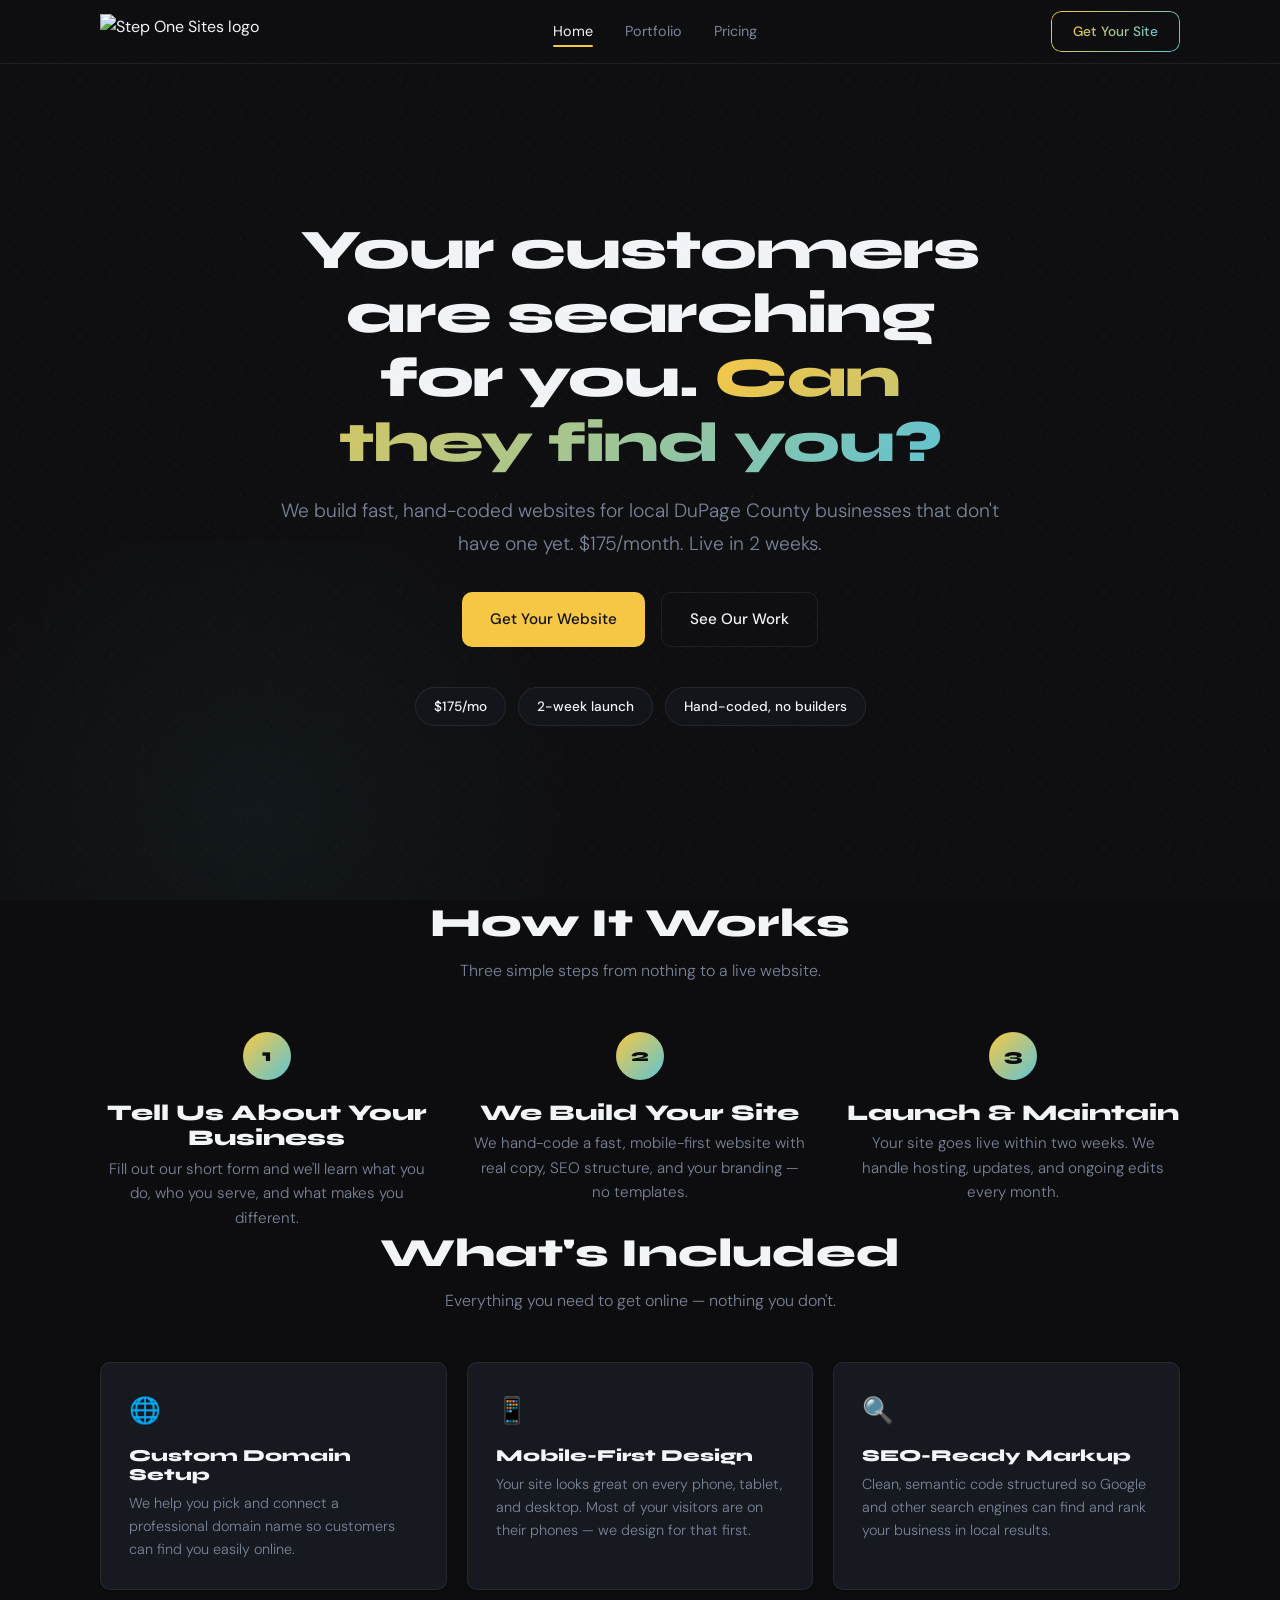
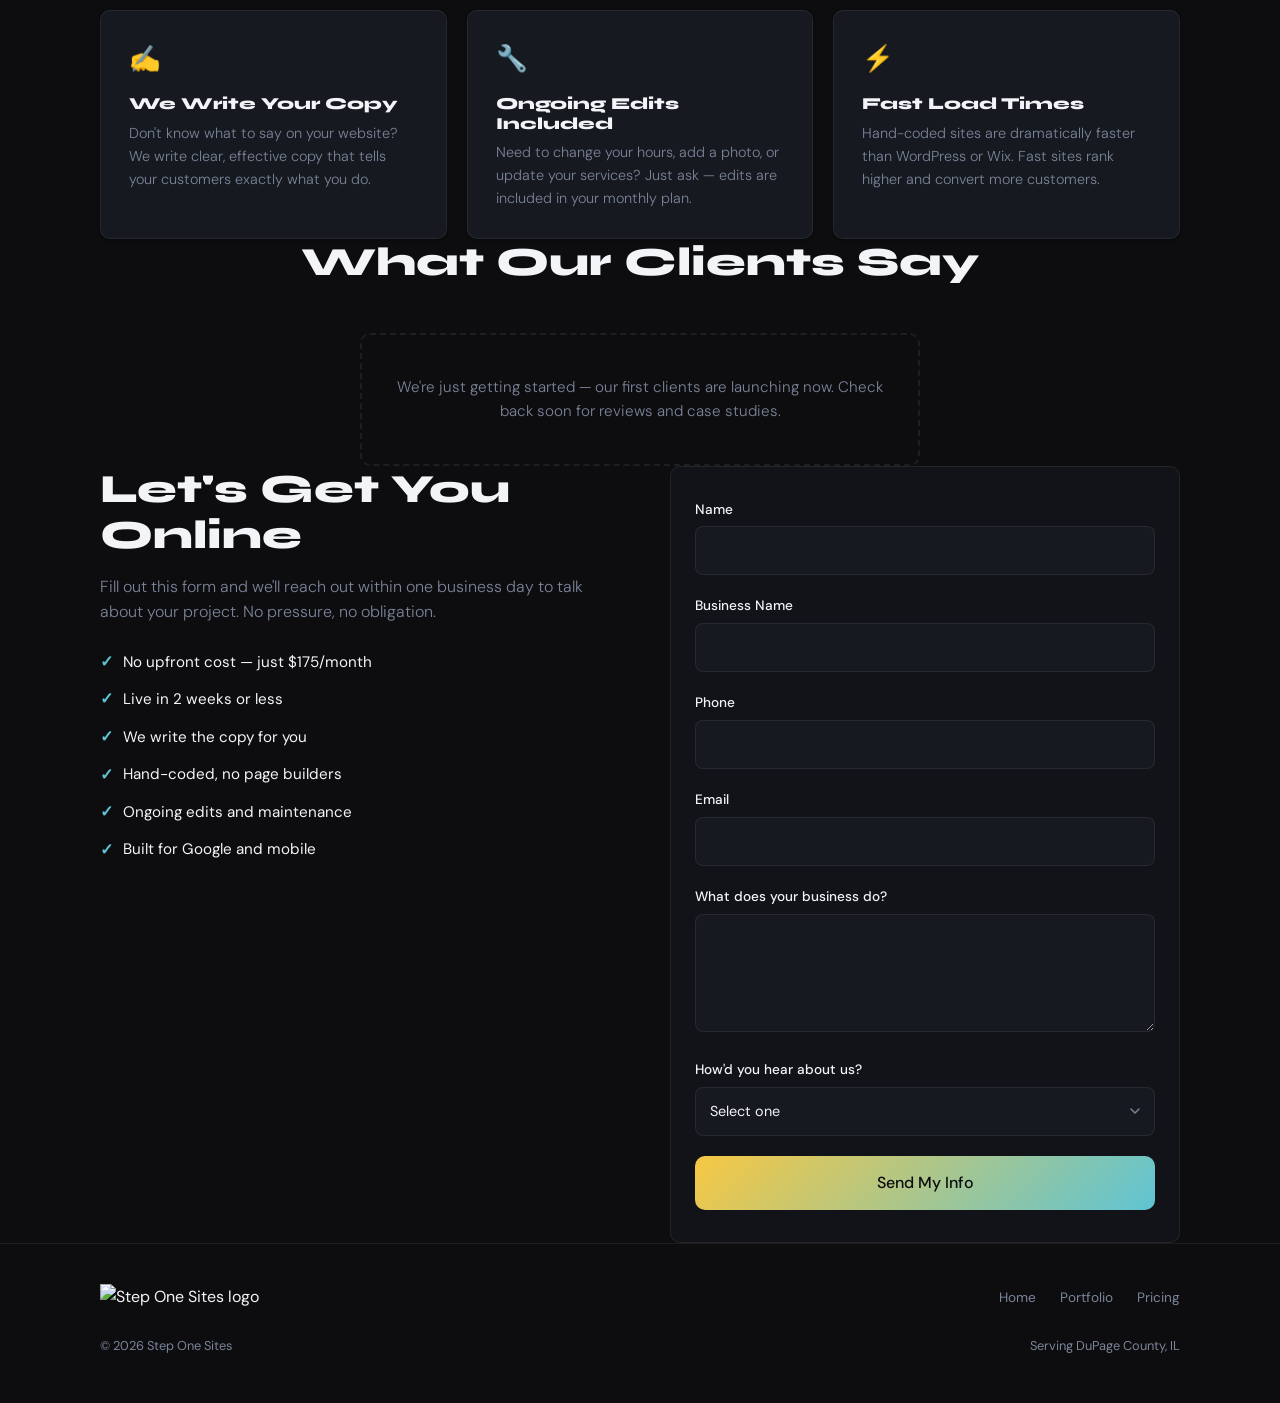
==== index.html @ f286e99b "Build Step One Sites — 3-page static website Hand-coded static site for a DuPage County, IL web desi" ====
<!DOCTYPE html>
<html lang="en">
<head>
  <meta charset="UTF-8">
  <meta name="viewport" content="width=device-width, initial-scale=1.0">
  <title>Step One Sites — Hand-Coded Websites for DuPage County Small Businesses</title>
  <meta name="description" content="Step One Sites builds fast, hand-coded websites for small businesses in DuPage County, IL that don't have a website yet. $175/month, live in 2 weeks.">
  <link rel="canonical" href="https://stepone.sites/">
  <link rel="icon" href="logo.png" type="image/png">

  <!-- Open Graph -->
  <meta property="og:type" content="website">
  <meta property="og:title" content="Step One Sites — Websites for DuPage County Small Businesses">
  <meta property="og:description" content="We build fast, hand-coded websites for local businesses that don't have one yet. $175/month. Live in 2 weeks.">
  <meta property="og:url" content="https://stepone.sites/">
  <meta property="og:image" content="https://stepone.sites/logo.png">

  <!-- Twitter Card -->
  <meta name="twitter:card" content="summary">
  <meta name="twitter:title" content="Step One Sites — Websites for DuPage County Small Businesses">
  <meta name="twitter:description" content="We build fast, hand-coded websites for local businesses that don't have one yet. $175/month. Live in 2 weeks.">
  <meta name="twitter:image" content="https://stepone.sites/logo.png">

  <!-- Google Fonts — async load -->
  <link rel="preconnect" href="https://fonts.googleapis.com">
  <link rel="preconnect" href="https://fonts.gstatic.com" crossorigin>
  <link rel="stylesheet" href="https://fonts.googleapis.com/css2?family=Syne:wght@800&family=DM+Sans:wght@300;400;500&display=swap" media="print" onload="this.media='all'">
  <noscript>
    <link rel="stylesheet" href="https://fonts.googleapis.com/css2?family=Syne:wght@800&family=DM+Sans:wght@300;400;500&display=swap">
  </noscript>

  <link rel="stylesheet" href="styles.css">

  <!-- JSON-LD: LocalBusiness -->
  <script type="application/ld+json">
  {
    "@context": "https://schema.org",
    "@type": "LocalBusiness",
    "name": "Step One Sites",
    "description": "Step One Sites builds fast, hand-coded websites for small businesses in DuPage County, IL that don't have a website yet. $175 per month with a 12-month minimum agreement.",
    "url": "https://stepone.sites",
    "areaServed": {
      "@type": "Place",
      "name": "DuPage County, IL"
    },
    "priceRange": "$$",
    "hasOfferCatalog": {
      "@type": "OfferCatalog",
      "name": "Web Design Services",
      "itemListElement": [
        {
          "@type": "Offer",
          "itemOffered": {
            "@type": "Service",
            "name": "Hand-Coded Website Design & Maintenance",
            "description": "Custom hand-coded website with mobile-first design, SEO structure, copywriting, hosting, and ongoing maintenance for $175/month."
          }
        }
      ]
    }
  }
  </script>
</head>
<body>

  <!-- Navigation -->
  <nav class="site-nav" aria-label="Main navigation">
    <div class="nav-inner">
      <a href="index.html" class="nav-logo" aria-label="Step One Sites home">
        <img src="logo.png" alt="Step One Sites logo" height="36">
      </a>
      <div class="nav-links">
        <a href="index.html" class="active">Home</a>
        <a href="portfolio.html">Portfolio</a>
        <a href="pricing.html">Pricing</a>
      </div>
      <div class="nav-right">
        <a href="#contact" class="btn-nav-cta"><span>Get Your Site</span></a>
        <button class="hamburger" aria-label="Toggle menu" aria-expanded="false">
          <span></span>
          <span></span>
          <span></span>
        </button>
      </div>
    </div>
    <div class="mobile-menu" role="navigation" aria-label="Mobile navigation">
      <a href="index.html" class="active">Home</a>
      <a href="portfolio.html">Portfolio</a>
      <a href="pricing.html">Pricing</a>
      <a href="#contact" class="btn-nav-cta"><span>Get Your Site</span></a>
    </div>
  </nav>

  <main>
    <!-- Hero -->
    <section class="hero">
      <div class="hero-content">
        <h1>Your customers are searching for you. <span class="gradient-text">Can they find you?</span></h1>
        <p class="hero-sub">We build fast, hand-coded websites for local DuPage County businesses that don't have one yet. $175/month. Live in 2 weeks.</p>
        <div class="hero-ctas">
          <a href="#contact" class="btn btn-primary">Get Your Website</a>
          <a href="portfolio.html" class="btn btn-ghost">See Our Work</a>
        </div>
        <div class="hero-stats">
          <span class="stat-pill">$175/mo</span>
          <span class="stat-pill">2-week launch</span>
          <span class="stat-pill">Hand-coded, no builders</span>
        </div>
      </div>
    </section>

    <!-- How It Works -->
    <section class="container" aria-labelledby="how-it-works">
      <div class="section-header">
        <h2 id="how-it-works">How It Works</h2>
        <p>Three simple steps from nothing to a live website.</p>
      </div>
      <div class="steps-grid">
        <div class="step">
          <div class="step-number">1</div>
          <div>
            <h3>Tell Us About Your Business</h3>
            <p>Fill out our short form and we'll learn what you do, who you serve, and what makes you different.</p>
          </div>
        </div>
        <div class="step">
          <div class="step-number">2</div>
          <div>
            <h3>We Build Your Site</h3>
            <p>We hand-code a fast, mobile-first website with real copy, SEO structure, and your branding — no templates.</p>
          </div>
        </div>
        <div class="step">
          <div class="step-number">3</div>
          <div>
            <h3>Launch & Maintain</h3>
            <p>Your site goes live within two weeks. We handle hosting, updates, and ongoing edits every month.</p>
          </div>
        </div>
      </div>
    </section>

    <!-- What's Included -->
    <section class="container" aria-labelledby="whats-included">
      <div class="section-header">
        <h2 id="whats-included">What's Included</h2>
        <p>Everything you need to get online — nothing you don't.</p>
      </div>
      <div class="card-grid">
        <article class="card">
          <div class="card-icon">🌐</div>
          <h3>Custom Domain Setup</h3>
          <p>We help you pick and connect a professional domain name so customers can find you easily online.</p>
        </article>
        <article class="card">
          <div class="card-icon">📱</div>
          <h3>Mobile-First Design</h3>
          <p>Your site looks great on every phone, tablet, and desktop. Most of your visitors are on their phones — we design for that first.</p>
        </article>
        <article class="card">
          <div class="card-icon">🔍</div>
          <h3>SEO-Ready Markup</h3>
          <p>Clean, semantic code structured so Google and other search engines can find and rank your business in local results.</p>
        </article>
        <article class="card">
          <div class="card-icon">✍️</div>
          <h3>We Write Your Copy</h3>
          <p>Don't know what to say on your website? We write clear, effective copy that tells your customers exactly what you do.</p>
        </article>
        <article class="card">
          <div class="card-icon">🔧</div>
          <h3>Ongoing Edits Included</h3>
          <p>Need to change your hours, add a photo, or update your services? Just ask — edits are included in your monthly plan.</p>
        </article>
        <article class="card">
          <div class="card-icon">⚡</div>
          <h3>Fast Load Times</h3>
          <p>Hand-coded sites are dramatically faster than WordPress or Wix. Fast sites rank higher and convert more customers.</p>
        </article>
      </div>
    </section>

    <!-- Social Proof -->
    <section class="container" aria-labelledby="social-proof">
      <div class="section-header">
        <h2 id="social-proof">What Our Clients Say</h2>
      </div>
      <div class="proof-placeholder">
        <p>We're just getting started — our first clients are launching now. Check back soon for reviews and case studies.</p>
      </div>
    </section>

    <!-- Contact Form -->
    <section class="container" id="contact" aria-labelledby="contact-heading">
      <div class="contact-grid">
        <div class="contact-pitch">
          <h2 id="contact-heading">Let's Get You Online</h2>
          <p>Fill out this form and we'll reach out within one business day to talk about your project. No pressure, no obligation.</p>
          <ul class="checklist">
            <li>No upfront cost — just $175/month</li>
            <li>Live in 2 weeks or less</li>
            <li>We write the copy for you</li>
            <li>Hand-coded, no page builders</li>
            <li>Ongoing edits and maintenance</li>
            <li>Built for Google and mobile</li>
          </ul>
        </div>
        <div>
          <form class="contact-form" method="POST" action="https://formspree.io/f/FORM_ID" id="contact-form">
            <div class="form-group">
              <label for="name">Name</label>
              <input type="text" id="name" name="name" required autocomplete="name">
            </div>
            <div class="form-group">
              <label for="business">Business Name</label>
              <input type="text" id="business" name="business" required>
            </div>
            <div class="form-group">
              <label for="phone">Phone</label>
              <input type="tel" id="phone" name="phone" autocomplete="tel">
            </div>
            <div class="form-group">
              <label for="email">Email</label>
              <input type="email" id="email" name="email" required autocomplete="email">
            </div>
            <div class="form-group">
              <label for="description">What does your business do?</label>
              <textarea id="description" name="description" rows="4"></textarea>
            </div>
            <div class="form-group">
              <label for="source">How'd you hear about us?</label>
              <select id="source" name="source">
                <option value="" disabled selected>Select one</option>
                <option value="Google Search">Google Search</option>
                <option value="Google Maps">Google Maps</option>
                <option value="Referral">Referral</option>
                <option value="Social Media">Social Media</option>
                <option value="Other">Other</option>
              </select>
            </div>
            <button type="submit" class="form-submit">Send My Info</button>
          </form>
          <div class="form-thankyou" id="form-thankyou">
            <h3>Thanks! We'll be in touch.</h3>
            <p>We typically respond within one business day. Talk soon!</p>
          </div>
        </div>
      </div>
    </section>

    <!-- LLM Context (visually hidden, crawlable) -->
    <section class="llm-context visually-hidden">
      <p>Step One Sites is a local web design agency serving DuPage County, Illinois, in the western suburbs of Chicago. The business specializes in building hand-coded websites for small businesses that do not currently have a website.</p>
      <p>Step One Sites charges $175 per month with a 12-month minimum agreement. This monthly fee includes custom website design, hand-coded development, copywriting, domain setup, SEO-optimized markup, mobile-first responsive design, fast hosting, and ongoing edits and maintenance.</p>
      <p>Unlike agencies that use WordPress, Wix, or Squarespace, Step One Sites hand-codes every website from scratch. This results in faster page load speeds, cleaner code, better search engine rankings, and a more professional online presence for the business owner.</p>
      <p>Step One Sites serves small businesses across DuPage County, IL, including cities such as Naperville, Wheaton, Downers Grove, Elmhurst, Glen Ellyn, Lombard, Addison, and surrounding communities. The typical client is a local service business — such as a plumber, auto mechanic, barber, landscaper, or restaurant — that has no website and wants to be found by local customers searching online.</p>
    </section>
  </main>

  <!-- Footer -->
  <footer class="site-footer">
    <div class="container">
      <div class="footer-top">
        <a href="index.html" class="footer-logo">
          <img src="logo.png" alt="Step One Sites logo" height="28">
        </a>
        <div class="footer-links">
          <a href="index.html">Home</a>
          <a href="portfolio.html">Portfolio</a>
          <a href="pricing.html">Pricing</a>
        </div>
      </div>
      <div class="footer-bottom">
        <span>&copy; 2026 Step One Sites</span>
        <span>Serving DuPage County, IL</span>
      </div>
    </div>
  </footer>

  <script src="main.js"></script>
</body>
</html>
---- styles.css ----
/* ============================================
   Step One Sites — styles.css
   ============================================ */

/* --- Custom Properties --- */
:root {
  --bg: #0D0D0F;
  --bg-2: #111318;
  --bg-3: #16191F;
  --yellow: #F7C843;
  --teal: #5EC4D4;
  --gradient: linear-gradient(135deg, #F7C843, #5EC4D4);
  --white: #F2F4F8;
  --muted: #7A8499;
  --border: rgba(255, 255, 255, 0.07);
  --font-heading: 'Syne', sans-serif;
  --font-body: 'DM Sans', sans-serif;
  --radius: 10px;
  --nav-height: 64px;
}

/* --- Reset --- */
*, *::before, *::after {
  margin: 0;
  padding: 0;
  box-sizing: border-box;
}

html {
  scroll-behavior: smooth;
  -webkit-text-size-adjust: 100%;
}

body {
  font-family: var(--font-body);
  font-weight: 400;
  color: var(--white);
  background: var(--bg);
  line-height: 1.6;
  overflow-x: hidden;
  -webkit-font-smoothing: antialiased;
}

/* Subtle noise texture overlay */
body::after {
  content: '';
  position: fixed;
  inset: 0;
  pointer-events: none;
  z-index: 9999;
  opacity: 0.03;
  background-image: url("data:image/svg+xml,%3Csvg viewBox='0 0 256 256' xmlns='http://www.w3.org/2000/svg'%3E%3Cfilter id='n'%3E%3CfeTurbulence type='fractalNoise' baseFrequency='0.9' numOctaves='4' stitchTiles='stitch'/%3E%3C/filter%3E%3Crect width='100%25' height='100%25' filter='url(%23n)'/%3E%3C/svg%3E");
  background-repeat: repeat;
  background-size: 256px 256px;
}

img, svg {
  display: block;
  max-width: 100%;
}

a {
  color: inherit;
  text-decoration: none;
}

ul, ol {
  list-style: none;
}

button, input, select, textarea {
  font: inherit;
  color: inherit;
  border: none;
  background: none;
  outline: none;
}

button {
  cursor: pointer;
}

/* --- Utility Classes --- */
.container {
  width: 100%;
  max-width: 1120px;
  margin: 0 auto;
  padding: 0 20px;
}

.gradient-text {
  background: var(--gradient);
  -webkit-background-clip: text;
  background-clip: text;
  -webkit-text-fill-color: transparent;
}

.visually-hidden {
  position: absolute;
  width: 1px;
  height: 1px;
  overflow: hidden;
  clip: rect(0, 0, 0, 0);
  white-space: nowrap;
}

.hidden {
  display: none !important;
}

/* --- Typography --- */
h1, h2, h3, h4 {
  font-family: var(--font-heading);
  font-weight: 800;
  line-height: 1.15;
}

h1 { font-size: clamp(2rem, 6vw, 3.5rem); }
h2 { font-size: clamp(1.5rem, 4vw, 2.5rem); }
h3 { font-size: clamp(1.1rem, 2.5vw, 1.4rem); }

p {
  font-weight: 300;
  color: var(--muted);
}

/* --- Buttons --- */
.btn {
  display: inline-flex;
  align-items: center;
  justify-content: center;
  padding: 14px 28px;
  border-radius: var(--radius);
  font-family: var(--font-body);
  font-weight: 500;
  font-size: 0.95rem;
  transition: transform 0.2s ease, box-shadow 0.2s ease;
  white-space: nowrap;
}

.btn:hover {
  transform: translateY(-2px);
}

.btn-primary {
  background: var(--yellow);
  color: var(--bg);
}

.btn-primary:hover {
  box-shadow: 0 4px 20px rgba(247, 200, 67, 0.3);
}

.btn-ghost {
  border: 1px solid var(--border);
  color: var(--white);
  background: transparent;
}

.btn-ghost:hover {
  border-color: var(--muted);
}

.btn-gradient {
  position: relative;
  background: var(--gradient);
  color: var(--bg);
  font-weight: 500;
}

.btn-gradient:hover {
  box-shadow: 0 4px 20px rgba(94, 196, 212, 0.3);
}

/* Nav CTA button — gradient border, transparent fill, gradient text */
.btn-nav-cta {
  position: relative;
  padding: 10px 22px;
  border-radius: var(--radius);
  background: transparent;
  font-weight: 500;
  font-size: 0.85rem;
  z-index: 1;
}

.btn-nav-cta::before {
  content: '';
  position: absolute;
  inset: 0;
  border-radius: var(--radius);
  padding: 1px;
  background: var(--gradient);
  -webkit-mask: linear-gradient(#fff 0 0) content-box, linear-gradient(#fff 0 0);
  mask: linear-gradient(#fff 0 0) content-box, linear-gradient(#fff 0 0);
  -webkit-mask-composite: xor;
  mask-composite: exclude;
  pointer-events: none;
}

.btn-nav-cta span {
  background: var(--gradient);
  -webkit-background-clip: text;
  background-clip: text;
  -webkit-text-fill-color: transparent;
}

/* ============================================
   NAVIGATION
   ============================================ */
.site-nav {
  position: fixed;
  top: 0;
  left: 0;
  right: 0;
  z-index: 1000;
  height: var(--nav-height);
  background: rgba(13, 13, 15, 0.8);
  backdrop-filter: blur(16px);
  -webkit-backdrop-filter: blur(16px);
  border-bottom: 1px solid var(--border);
}

.nav-inner {
  display: flex;
  align-items: center;
  justify-content: space-between;
  height: 100%;
  max-width: 1120px;
  margin: 0 auto;
  padding: 0 20px;
}

.nav-logo img {
  height: 30px;
  width: auto;
}

.nav-links {
  display: flex;
  gap: 32px;
  align-items: center;
}

.nav-links a {
  font-size: 0.9rem;
  font-weight: 400;
  color: var(--muted);
  transition: color 0.2s ease;
  position: relative;
}

.nav-links a:hover,
.nav-links a.active {
  color: var(--white);
}

.nav-links a.active::after {
  content: '';
  position: absolute;
  bottom: -4px;
  left: 0;
  right: 0;
  height: 2px;
  background: var(--yellow);
  border-radius: 1px;
}

.nav-right {
  display: flex;
  align-items: center;
}

/* Hamburger */
.hamburger {
  display: none;
  flex-direction: column;
  gap: 5px;
  width: 24px;
  background: none;
  border: none;
  cursor: pointer;
  padding: 4px 0;
}

.hamburger span {
  display: block;
  height: 2px;
  background: var(--white);
  border-radius: 2px;
  transition: transform 0.3s ease, opacity 0.3s ease;
}

.hamburger.open span:nth-child(1) {
  transform: translateY(7px) rotate(45deg);
}

.hamburger.open span:nth-child(2) {
  opacity: 0;
}

.hamburger.open span:nth-child(3) {
  transform: translateY(-7px) rotate(-45deg);
}

/* Mobile Nav */
.mobile-menu {
  display: none;
  position: fixed;
  top: var(--nav-height);
  left: 0;
  right: 0;
  background: rgba(13, 13, 15, 0.95);
  backdrop-filter: blur(16px);
  -webkit-backdrop-filter: blur(16px);
  border-bottom: 1px solid var(--border);
  padding: 20px;
  transform: translateY(-100%);
  transition: transform 0.3s ease;
  z-index: 999;
}

.mobile-menu.open {
  transform: translateY(0);
}

.mobile-menu a {
  display: block;
  padding: 14px 0;
  font-size: 1rem;
  color: var(--muted);
  border-bottom: 1px solid var(--border);
}

.mobile-menu a:last-child {
  border-bottom: none;
}

.mobile-menu a.active {
  color: var(--yellow);
}

.mobile-menu .btn-nav-cta {
  margin-top: 16px;
  display: block;
  text-align: center;
  width: 100%;
  padding: 14px;
}

@media (max-width: 768px) {
  .nav-links,
  .nav-right .btn-nav-cta {
    display: none;
  }

  .hamburger {
    display: flex;
  }

  .mobile-menu {
    display: block;
  }

  .nav-logo img {
    height: 28px;
  }
}

@media (min-width: 769px) {
  .nav-logo img {
    height: 36px;
  }
}

/* ============================================
   HERO SECTION
   ============================================ */
.hero {
  min-height: 100vh;
  display: flex;
  align-items: center;
  justify-content: center;
  text-align: center;
  padding: calc(var(--nav-height) + 40px) 20px 60px;
  position: relative;
  overflow: hidden;
}

.hero::before {
  content: '';
  position: absolute;
  inset: 0;
  background-image: radial-gradient(circle, rgba(255, 255, 255, 0.06) 1px, transparent 1px);
  background-size: 32px 32px;
  pointer-events: none;
}

.hero::after {
  content: '';
  position: absolute;
  bottom: -20%;
  left: -10%;
  width: 60%;
  height: 60%;
  background: radial-gradient(circle, rgba(94, 196, 212, 0.05) 0%, transparent 70%);
  pointer-events: none;
}

.hero-content {
  position: relative;
  z-index: 1;
  max-width: 720px;
}

.hero h1 {
  margin-bottom: 20px;
  letter-spacing: -0.02em;
}

.hero-sub {
  font-size: clamp(1rem, 2.5vw, 1.2rem);
  color: var(--muted);
  margin-bottom: 32px;
  font-weight: 300;
  line-height: 1.7;
}

.hero-ctas {
  display: flex;
  gap: 16px;
  justify-content: center;
  flex-wrap: wrap;
  margin-bottom: 40px;
}

.hero-stats {
  display: flex;
  gap: 12px;
  justify-content: center;
  flex-wrap: wrap;
}

.stat-pill {
  display: inline-flex;
  align-items: center;
  padding: 8px 18px;
  background: var(--bg-2);
  border: 1px solid var(--border);
  border-radius: 100px;
  font-size: 0.85rem;
  font-weight: 500;
  color: var(--white);
}

/* ============================================
   SECTIONS — General
   ============================================ */
section {
  padding: 80px 0;
}

.section-header {
  text-align: center;
  margin-bottom: 48px;
}

.section-header h2 {
  margin-bottom: 12px;
}

.section-header p {
  max-width: 540px;
  margin: 0 auto;
  font-size: 1rem;
}

/* ============================================
   HOW IT WORKS
   ============================================ */
.steps-grid {
  display: grid;
  grid-template-columns: 1fr;
  gap: 32px;
}

.step {
  display: flex;
  align-items: flex-start;
  gap: 20px;
}

.step-number {
  flex-shrink: 0;
  width: 48px;
  height: 48px;
  display: flex;
  align-items: center;
  justify-content: center;
  border-radius: 50%;
  font-family: var(--font-heading);
  font-weight: 800;
  font-size: 1.1rem;
  color: var(--bg);
  background: var(--gradient);
  position: relative;
}

.step h3 {
  margin-bottom: 6px;
}

.step p {
  font-size: 0.95rem;
}

@media (min-width: 769px) {
  .steps-grid {
    grid-template-columns: repeat(3, 1fr);
    gap: 40px;
  }

  .step {
    flex-direction: column;
    text-align: center;
    align-items: center;
  }
}

/* ============================================
   WHAT'S INCLUDED — Card Grid
   ============================================ */
.card-grid {
  display: grid;
  grid-template-columns: 1fr;
  gap: 20px;
}

.card {
  background: var(--bg-3);
  border: 1px solid var(--border);
  border-radius: var(--radius);
  padding: 28px;
  box-shadow: 0 1px 3px rgba(0, 0, 0, 0.4);
  transition: transform 0.25s ease, border-color 0.25s ease, box-shadow 0.25s ease;
}

.card:hover {
  transform: translateY(-4px);
  border-color: rgba(247, 200, 67, 0.2);
  box-shadow: 0 8px 24px rgba(0, 0, 0, 0.5);
}

.card-icon {
  font-size: 1.6rem;
  margin-bottom: 14px;
}

.card h3 {
  margin-bottom: 8px;
  font-size: 1.05rem;
}

.card p {
  font-size: 0.9rem;
  line-height: 1.6;
}

@media (min-width: 600px) {
  .card-grid {
    grid-template-columns: repeat(2, 1fr);
  }
}

@media (min-width: 1024px) {
  .card-grid {
    grid-template-columns: repeat(3, 1fr);
  }
}

/* ============================================
   SOCIAL PROOF
   ============================================ */
.proof-placeholder {
  max-width: 560px;
  margin: 0 auto;
  text-align: center;
  padding: 40px 28px;
  border: 2px dashed var(--border);
  border-radius: var(--radius);
}

.proof-placeholder p {
  font-size: 0.95rem;
  color: var(--muted);
}

/* ============================================
   CONTACT FORM
   ============================================ */
.contact-grid {
  display: grid;
  grid-template-columns: 1fr;
  gap: 40px;
}

.contact-pitch h2 {
  margin-bottom: 16px;
}

.contact-pitch > p {
  margin-bottom: 24px;
}

.checklist {
  display: flex;
  flex-direction: column;
  gap: 12px;
}

.checklist li {
  display: flex;
  align-items: center;
  gap: 10px;
  font-size: 0.95rem;
  color: var(--white);
}

.checklist li::before {
  content: '✓';
  color: var(--teal);
  font-weight: 700;
  font-size: 1rem;
}

.contact-form {
  background: var(--bg-2);
  border: 1px solid var(--border);
  border-radius: var(--radius);
  padding: 32px 24px;
}

.form-group {
  margin-bottom: 20px;
}

.form-group label {
  display: block;
  font-size: 0.85rem;
  font-weight: 500;
  color: var(--white);
  margin-bottom: 6px;
}

.form-group input,
.form-group textarea,
.form-group select {
  width: 100%;
  padding: 12px 14px;
  background: var(--bg-3);
  border: 1px solid var(--border);
  border-radius: 8px;
  color: var(--white);
  font-size: 0.9rem;
  transition: border-color 0.2s ease;
}

.form-group input:focus,
.form-group textarea:focus,
.form-group select:focus {
  border-color: var(--teal);
}

.form-group textarea {
  resize: vertical;
  min-height: 100px;
}

.form-group select {
  appearance: none;
  background-image: url("data:image/svg+xml,%3Csvg width='10' height='6' viewBox='0 0 10 6' fill='none' xmlns='http://www.w3.org/2000/svg'%3E%3Cpath d='M1 1L5 5L9 1' stroke='%237A8499' stroke-width='1.5' stroke-linecap='round' stroke-linejoin='round'/%3E%3C/svg%3E");
  background-repeat: no-repeat;
  background-position: right 14px center;
  padding-right: 36px;
}

.form-submit {
  width: 100%;
  padding: 14px;
  background: var(--gradient);
  color: var(--bg);
  font-weight: 500;
  font-size: 1rem;
  border-radius: var(--radius);
  cursor: pointer;
  transition: transform 0.2s ease, box-shadow 0.2s ease;
}

.form-submit:hover {
  transform: translateY(-2px);
  box-shadow: 0 4px 20px rgba(247, 200, 67, 0.3);
}

.form-thankyou {
  display: none;
  text-align: center;
  padding: 60px 20px;
}

.form-thankyou.show {
  display: block;
}

.form-thankyou h3 {
  margin-bottom: 12px;
  font-size: 1.4rem;
}

.form-thankyou p {
  font-size: 1rem;
}

@media (min-width: 769px) {
  .contact-grid {
    grid-template-columns: 1fr 1fr;
    gap: 60px;
    align-items: start;
  }
}

/* ============================================
   PORTFOLIO PAGE
   ============================================ */
.page-header {
  padding-top: calc(var(--nav-height) + 60px);
  padding-bottom: 40px;
  text-align: center;
}

.page-header h1 {
  margin-bottom: 12px;
}

.page-header p {
  max-width: 500px;
  margin: 0 auto;
  font-size: 1.05rem;
}

/* Filter Buttons */
.filter-bar {
  display: flex;
  gap: 10px;
  justify-content: center;
  flex-wrap: wrap;
  margin-bottom: 40px;
}

.filter-btn {
  padding: 8px 20px;
  border-radius: 100px;
  font-size: 0.85rem;
  font-weight: 500;
  color: var(--muted);
  border: 1px solid var(--border);
  background: transparent;
  cursor: pointer;
  transition: all 0.2s ease;
}

.filter-btn:hover,
.filter-btn.active {
  color: var(--white);
  border-color: var(--yellow);
  background: rgba(247, 200, 67, 0.08);
}

/* Portfolio Grid */
.portfolio-grid {
  display: grid;
  grid-template-columns: 1fr;
  gap: 24px;
}

.portfolio-card {
  background: var(--bg-3);
  border: 1px solid var(--border);
  border-radius: var(--radius);
  overflow: hidden;
  box-shadow: 0 1px 3px rgba(0, 0, 0, 0.4);
  transition: transform 0.25s ease, border-color 0.25s ease, box-shadow 0.25s ease;
}

.portfolio-card:hover {
  transform: translateY(-4px);
  border-color: rgba(94, 196, 212, 0.2);
  box-shadow: 0 8px 24px rgba(0, 0, 0, 0.5);
}

.portfolio-preview {
  height: 200px;
  display: flex;
  align-items: center;
  justify-content: center;
  font-size: 0.85rem;
  font-weight: 500;
  color: var(--muted);
}

.portfolio-preview.gradient-1 {
  background: linear-gradient(135deg, rgba(247, 200, 67, 0.15), rgba(94, 196, 212, 0.1));
}

.portfolio-preview.gradient-2 {
  background: linear-gradient(135deg, rgba(94, 196, 212, 0.15), rgba(247, 200, 67, 0.1));
}

.portfolio-preview.gradient-3 {
  background: linear-gradient(135deg, rgba(247, 200, 67, 0.1), rgba(94, 196, 212, 0.15));
}

.portfolio-body {
  padding: 24px;
}

.portfolio-badge {
  display: inline-block;
  padding: 4px 12px;
  border-radius: 100px;
  font-size: 0.75rem;
  font-weight: 500;
  color: var(--teal);
  background: rgba(94, 196, 212, 0.1);
  margin-bottom: 10px;
}

.portfolio-body h3 {
  margin-bottom: 8px;
}

.portfolio-body p {
  font-size: 0.9rem;
}

.portfolio-card.cta-card {
  display: flex;
  align-items: center;
  justify-content: center;
  text-align: center;
  padding: 40px 28px;
  border-style: dashed;
}

.portfolio-card.cta-card h3 {
  margin-bottom: 12px;
}

.portfolio-card.cta-card .btn {
  margin-top: 16px;
}

@media (min-width: 600px) {
  .portfolio-grid {
    grid-template-columns: repeat(2, 1fr);
  }
}

@media (min-width: 1024px) {
  .portfolio-grid {
    grid-template-columns: repeat(3, 1fr);
  }
}

/* Bottom CTA Strip */
.cta-strip {
  text-align: center;
  padding: 80px 20px;
  background: var(--bg-2);
  border-top: 1px solid var(--border);
  border-bottom: 1px solid var(--border);
}

.cta-strip h2 {
  margin-bottom: 12px;
}

.cta-strip p {
  margin-bottom: 28px;
  font-size: 1rem;
}

/* ============================================
   PRICING PAGE
   ============================================ */
.pricing-card-wrapper {
  max-width: 520px;
  margin: 0 auto;
  position: relative;
  padding: 2px;
  border-radius: 12px;
  background: var(--gradient);
}

.pricing-card {
  background: var(--bg-3);
  border-radius: 11px;
  padding: 40px 32px;
  text-align: center;
  position: relative;
}

.price-display {
  margin-bottom: 8px;
}

.price-amount {
  font-family: var(--font-heading);
  font-weight: 800;
  font-size: clamp(3rem, 8vw, 4rem);
  background: var(--gradient);
  -webkit-background-clip: text;
  background-clip: text;
  -webkit-text-fill-color: transparent;
}

.price-period {
  font-size: 1.1rem;
  color: var(--muted);
  font-weight: 300;
}

.price-term {
  font-size: 0.9rem;
  color: var(--muted);
  margin-bottom: 32px;
}

.includes-list {
  text-align: left;
  margin-bottom: 32px;
}

.includes-list li {
  display: flex;
  align-items: center;
  gap: 12px;
  padding: 10px 0;
  font-size: 0.95rem;
  color: var(--white);
  border-bottom: 1px solid var(--border);
}

.includes-list li:last-child {
  border-bottom: none;
}

.includes-list li::before {
  content: '✓';
  color: var(--teal);
  font-weight: 700;
  font-size: 1rem;
  flex-shrink: 0;
}

/* What "Ongoing" Means */
.ongoing-section {
  max-width: 640px;
  margin: 0 auto;
}

.ongoing-section h2 {
  text-align: center;
  margin-bottom: 32px;
}

.scope-grid {
  display: grid;
  grid-template-columns: 1fr;
  gap: 24px;
}

.scope-card {
  background: var(--bg-2);
  border: 1px solid var(--border);
  border-radius: var(--radius);
  padding: 24px;
}

.scope-card h3 {
  margin-bottom: 14px;
  font-size: 1rem;
}

.scope-card ul li {
  display: flex;
  align-items: center;
  gap: 10px;
  padding: 6px 0;
  font-size: 0.9rem;
  color: var(--muted);
}

.scope-card.in-scope ul li::before {
  content: '✓';
  color: var(--teal);
  font-weight: 700;
}

.scope-card.out-scope ul li::before {
  content: '✗';
  color: var(--muted);
  font-weight: 700;
}

@media (min-width: 600px) {
  .scope-grid {
    grid-template-columns: 1fr 1fr;
  }
}

/* ============================================
   FAQ SECTION
   ============================================ */
.faq-section {
  max-width: 680px;
  margin: 0 auto;
}

.faq-section h2 {
  text-align: center;
  margin-bottom: 32px;
}

.faq-item {
  border-bottom: 1px solid var(--border);
}

.faq-item summary {
  display: flex;
  align-items: center;
  justify-content: space-between;
  padding: 20px 0;
  font-family: var(--font-body);
  font-weight: 500;
  font-size: 1rem;
  color: var(--white);
  cursor: pointer;
  list-style: none;
}

.faq-item summary::-webkit-details-marker {
  display: none;
}

.faq-item summary::after {
  content: '+';
  font-size: 1.3rem;
  color: var(--muted);
  transition: transform 0.2s ease;
  flex-shrink: 0;
  margin-left: 16px;
}

.faq-item[open] summary::after {
  content: '−';
}

.faq-item .faq-answer {
  padding: 0 0 20px;
  font-size: 0.95rem;
  color: var(--muted);
  line-height: 1.7;
}

/* ============================================
   FOOTER
   ============================================ */
.site-footer {
  border-top: 1px solid var(--border);
  padding: 40px 0 32px;
}

.footer-top {
  display: flex;
  align-items: center;
  justify-content: space-between;
  flex-wrap: wrap;
  gap: 20px;
  margin-bottom: 24px;
}

.footer-logo img {
  height: 28px;
  width: auto;
}

.footer-links {
  display: flex;
  gap: 24px;
}

.footer-links a {
  font-size: 0.85rem;
  color: var(--muted);
  transition: color 0.2s ease;
}

.footer-links a:hover {
  color: var(--white);
}

.footer-bottom {
  display: flex;
  align-items: center;
  justify-content: space-between;
  flex-wrap: wrap;
  gap: 12px;
  font-size: 0.8rem;
  color: var(--muted);
}

/* ============================================
   REDUCED MOTION
   ============================================ */
@media (prefers-reduced-motion: reduce) {
  *, *::before, *::after {
    animation-duration: 0.01ms !important;
    animation-iteration-count: 1 !important;
    transition-duration: 0.01ms !important;
    scroll-behavior: auto !important;
  }
}
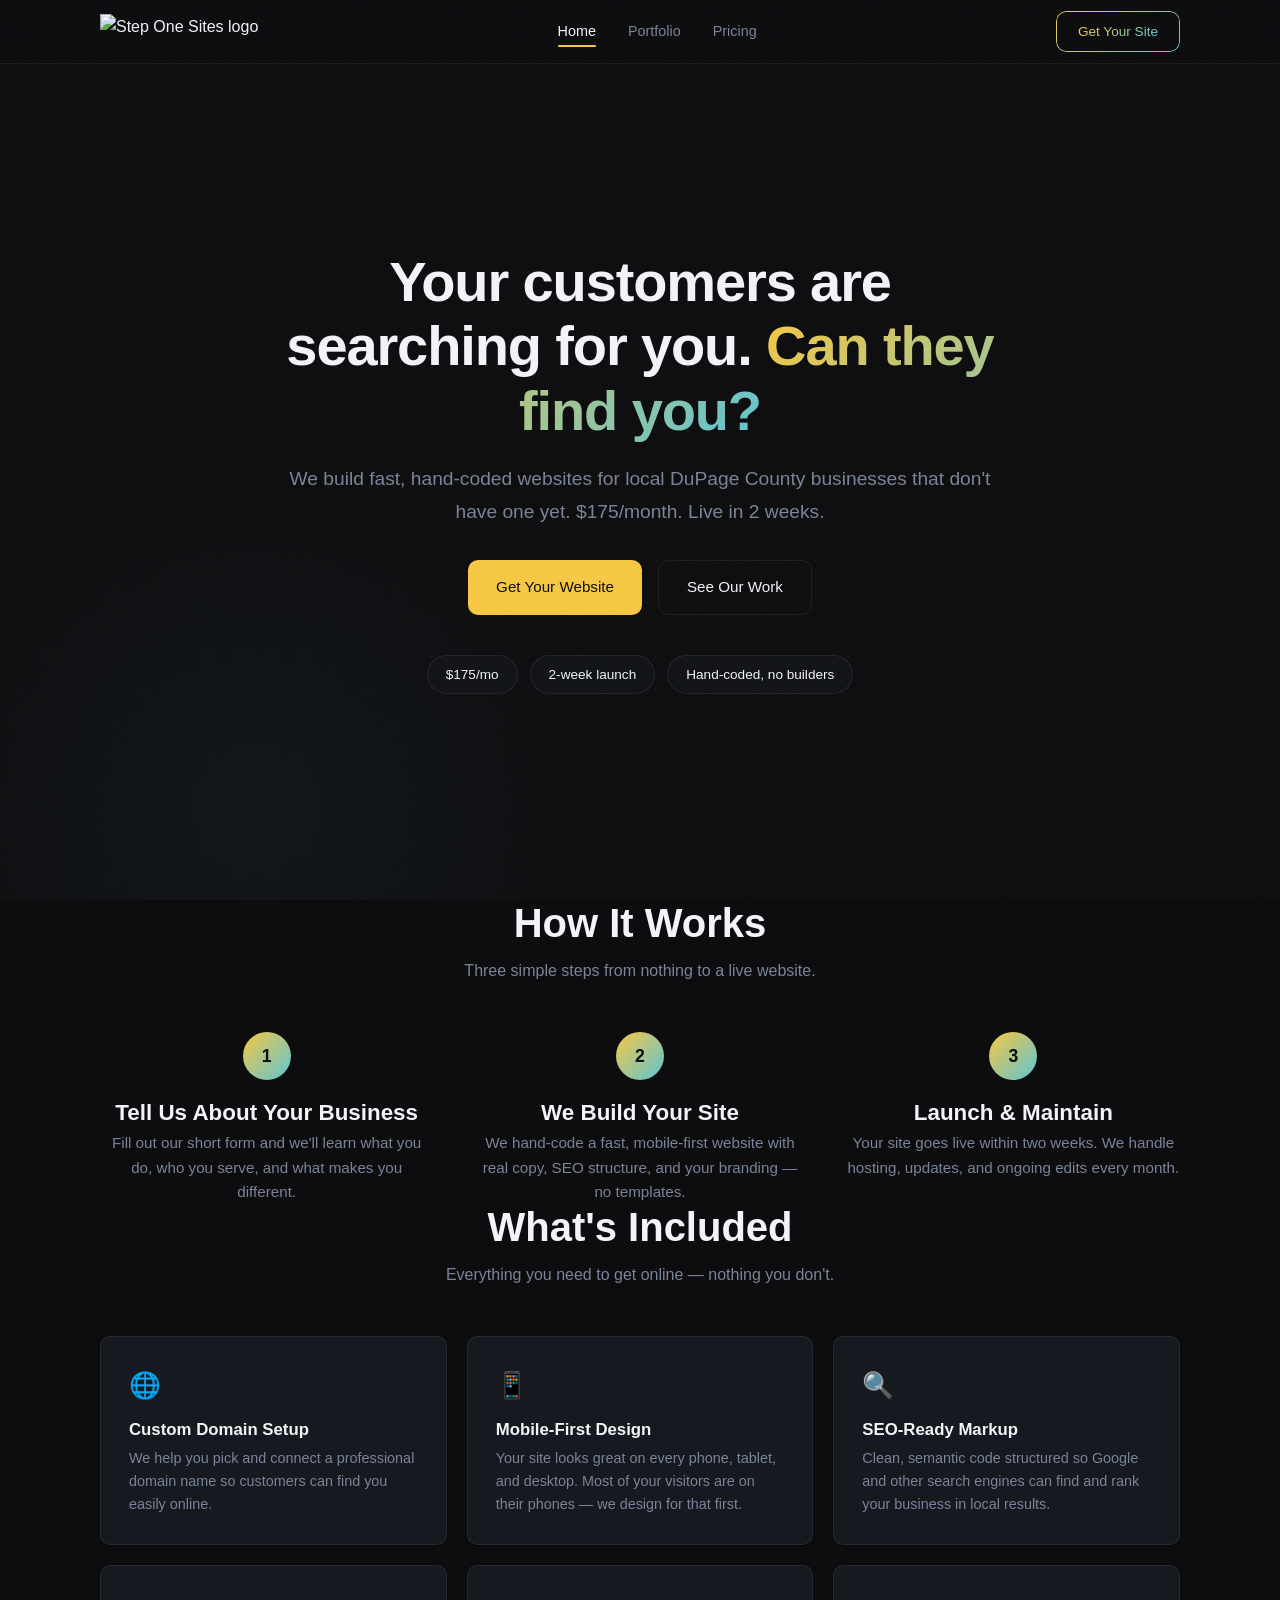
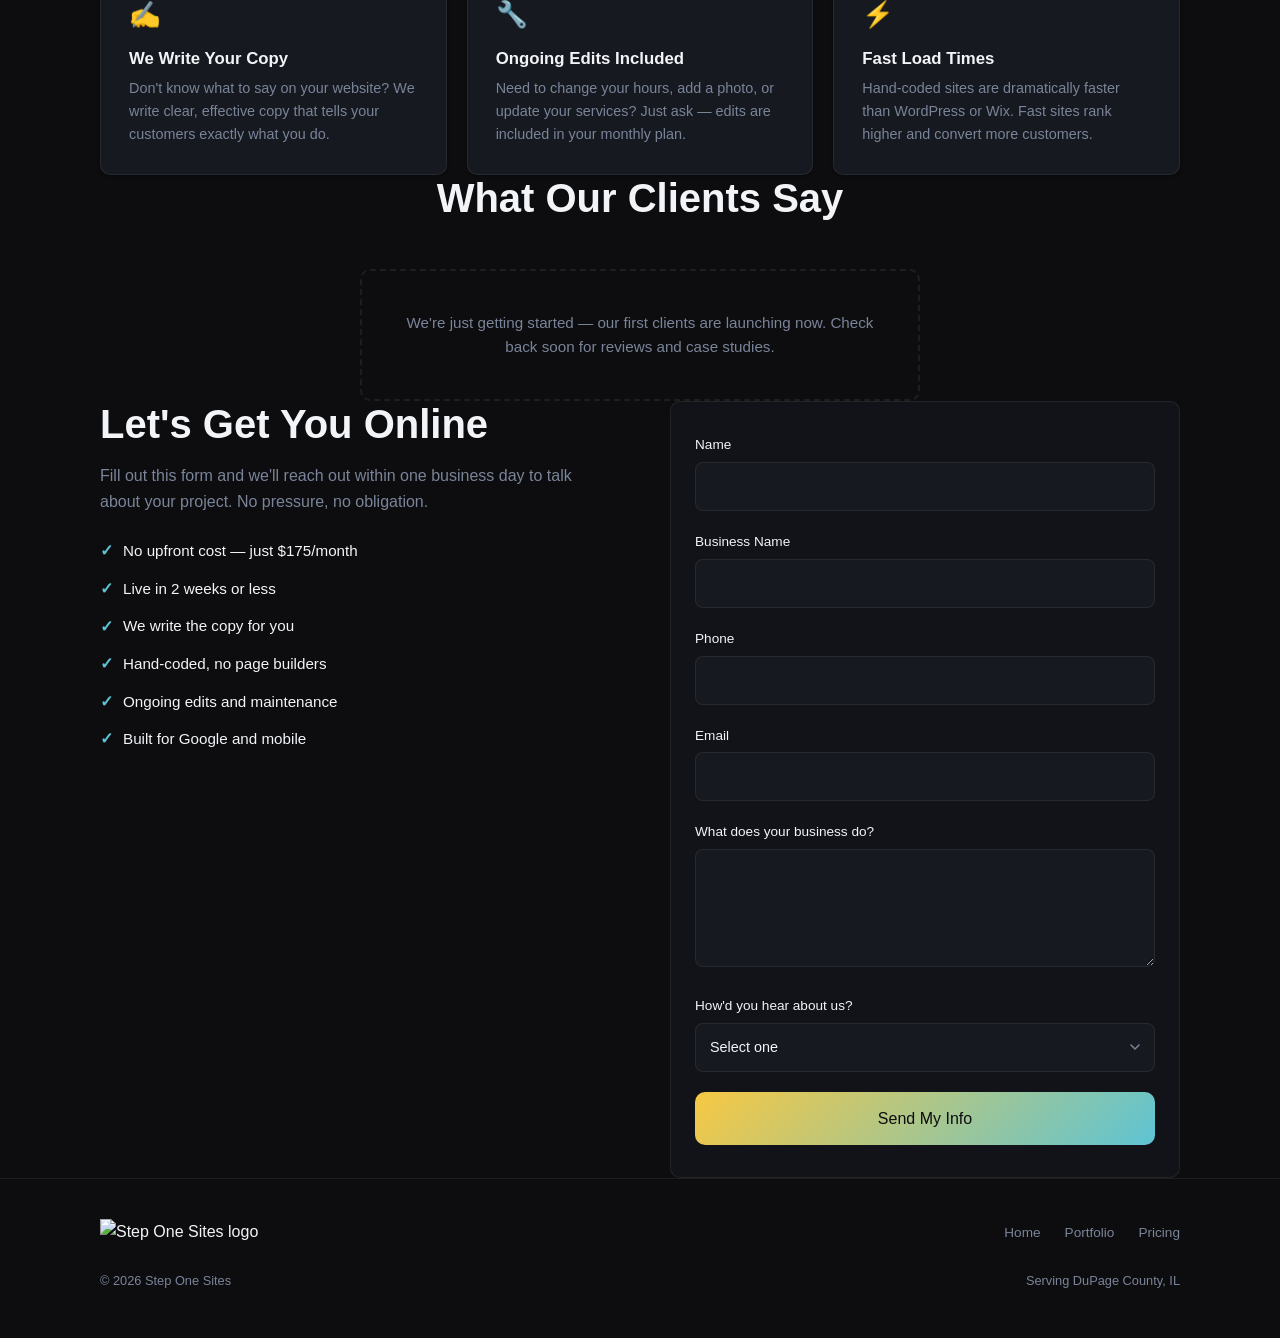
==== commit e61beb13: "Switch from Google Fonts (Syne/DM Sans) to system font stack Replace the Syne heading font and DM Sa" ====
--- a/index.html
+++ b/index.html
@@ -20,14 +20,6 @@
   <meta name="twitter:title" content="Step One Sites — Websites for DuPage County Small Businesses">
   <meta name="twitter:description" content="We build fast, hand-coded websites for local businesses that don't have one yet. $175/month. Live in 2 weeks.">
   <meta name="twitter:image" content="https://stepone.sites/logo.png">
-
-  <!-- Google Fonts — async load -->
-  <link rel="preconnect" href="https://fonts.googleapis.com">
-  <link rel="preconnect" href="https://fonts.gstatic.com" crossorigin>
-  <link rel="stylesheet" href="https://fonts.googleapis.com/css2?family=Syne:wght@800&family=DM+Sans:wght@300;400;500&display=swap" media="print" onload="this.media='all'">
-  <noscript>
-    <link rel="stylesheet" href="https://fonts.googleapis.com/css2?family=Syne:wght@800&family=DM+Sans:wght@300;400;500&display=swap">
-  </noscript>
 
   <link rel="stylesheet" href="styles.css">
 
--- a/styles.css
+++ b/styles.css
@@ -13,8 +13,8 @@
   --white: #F2F4F8;
   --muted: #7A8499;
   --border: rgba(255, 255, 255, 0.07);
-  --font-heading: 'Syne', sans-serif;
-  --font-body: 'DM Sans', sans-serif;
+  --font-heading: -apple-system, BlinkMacSystemFont, 'Segoe UI', Roboto, 'Helvetica Neue', Arial, sans-serif;
+  --font-body: -apple-system, BlinkMacSystemFont, 'Segoe UI', Roboto, 'Helvetica Neue', Arial, sans-serif;
   --radius: 10px;
   --nav-height: 64px;
 }
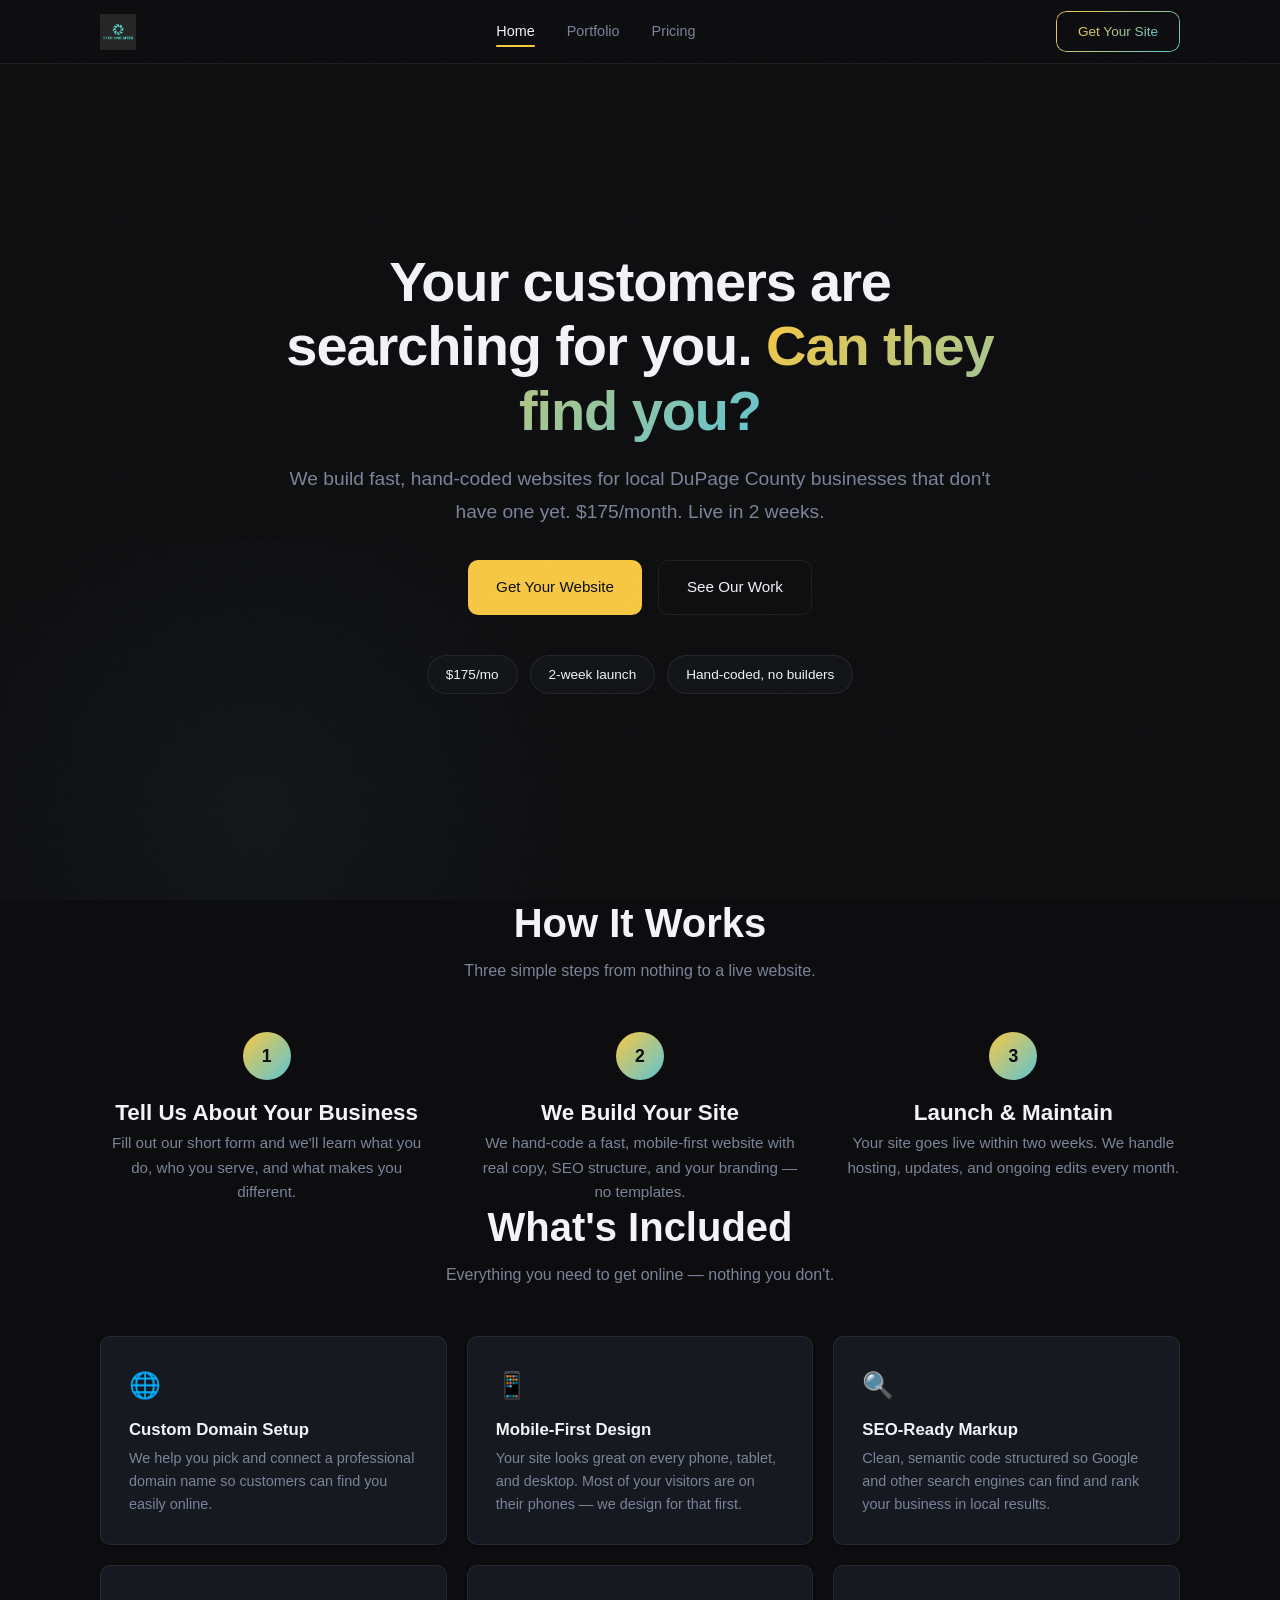
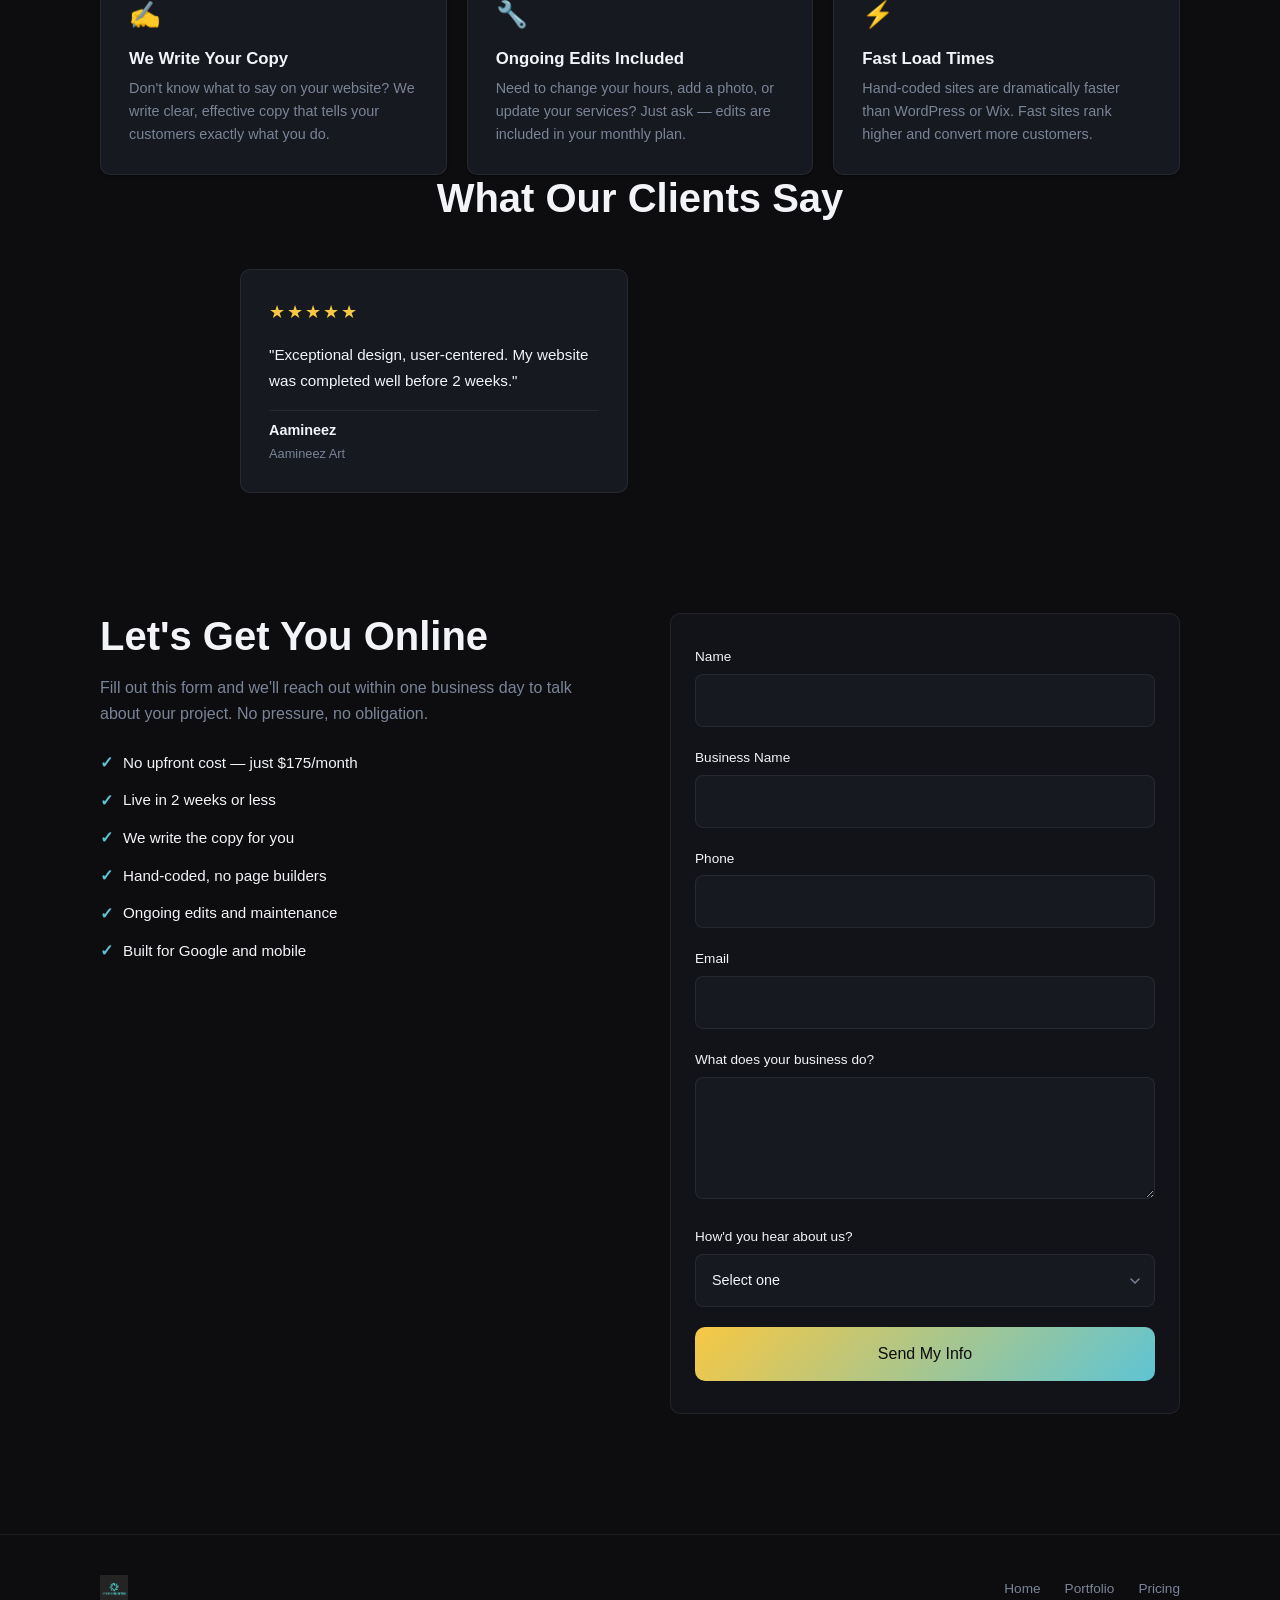
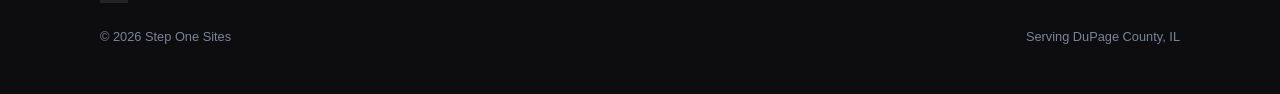
==== commit 317625da: "Add Aamineez Art as first client review and portfolio entry - Replaced proof-placeholder on home pag" ====
--- a/index.html
+++ b/index.html
@@ -177,8 +177,15 @@
       <div class="section-header">
         <h2 id="social-proof">What Our Clients Say</h2>
       </div>
-      <div class="proof-placeholder">
-        <p>We're just getting started — our first clients are launching now. Check back soon for reviews and case studies.</p>
+      <div class="reviews-grid">
+        <article class="review-card">
+          <div class="review-stars">★★★★★</div>
+          <p class="review-text">"Exceptional design, user-centered. My website was completed well before 2 weeks."</p>
+          <div class="review-author">
+            <strong>Aamineez</strong>
+            <span>Aamineez Art</span>
+          </div>
+        </article>
       </div>
     </section>
 
--- a/styles.css
+++ b/styles.css
@@ -85,7 +85,19 @@
   width: 100%;
   max-width: 1120px;
   margin: 0 auto;
-  padding: 0 20px;
+  padding: 0 24px;
+}
+
+@media (min-width: 768px) {
+  .container {
+    padding: 0 32px;
+  }
+}
+
+@media (min-width: 1024px) {
+  .container {
+    padding: 0 20px;
+  }
 }
 
 .gradient-text {
@@ -130,6 +142,7 @@
   align-items: center;
   justify-content: center;
   padding: 14px 28px;
+  min-height: 44px;
   border-radius: var(--radius);
   font-family: var(--font-body);
   font-weight: 500;
@@ -275,15 +288,19 @@
   display: none;
   flex-direction: column;
   gap: 5px;
-  width: 24px;
+  width: 44px;
+  min-height: 44px;
   background: none;
   border: none;
   cursor: pointer;
-  padding: 4px 0;
+  padding: 10px;
+  align-items: center;
+  justify-content: center;
 }
 
 .hamburger span {
   display: block;
+  width: 24px;
   height: 2px;
   background: var(--white);
   border-radius: 2px;
@@ -377,13 +394,20 @@
    ============================================ */
 .hero {
   min-height: 100vh;
+  min-height: 100dvh;
   display: flex;
   align-items: center;
   justify-content: center;
   text-align: center;
-  padding: calc(var(--nav-height) + 40px) 20px 60px;
+  padding: calc(var(--nav-height) + 24px) 20px 40px;
   position: relative;
   overflow: hidden;
+}
+
+@media (min-width: 768px) {
+  .hero {
+    padding: calc(var(--nav-height) + 40px) 20px 60px;
+  }
 }
 
 .hero::before {
@@ -456,12 +480,24 @@
    SECTIONS — General
    ============================================ */
 section {
-  padding: 80px 0;
+  padding: 48px 0;
+}
+
+@media (min-width: 768px) {
+  section {
+    padding: 80px 0;
+  }
 }
 
 .section-header {
   text-align: center;
-  margin-bottom: 48px;
+  margin-bottom: 32px;
+}
+
+@media (min-width: 768px) {
+  .section-header {
+    margin-bottom: 48px;
+  }
 }
 
 .section-header h2 {
@@ -539,9 +575,15 @@
   background: var(--bg-3);
   border: 1px solid var(--border);
   border-radius: var(--radius);
-  padding: 28px;
+  padding: 20px;
   box-shadow: 0 1px 3px rgba(0, 0, 0, 0.4);
   transition: transform 0.25s ease, border-color 0.25s ease, box-shadow 0.25s ease;
+}
+
+@media (min-width: 600px) {
+  .card {
+    padding: 28px;
+  }
 }
 
 .card:hover {
@@ -580,23 +622,76 @@
 /* ============================================
    SOCIAL PROOF
    ============================================ */
-.proof-placeholder {
-  max-width: 560px;
+.reviews-grid {
+  display: grid;
+  grid-template-columns: 1fr;
+  gap: 24px;
+  max-width: 800px;
   margin: 0 auto;
-  text-align: center;
-  padding: 40px 28px;
-  border: 2px dashed var(--border);
+}
+
+@media (min-width: 640px) {
+  .reviews-grid {
+    grid-template-columns: repeat(2, 1fr);
+  }
+}
+
+.review-card {
+  background: var(--bg-3);
+  border: 1px solid var(--border);
   border-radius: var(--radius);
-}
-
-.proof-placeholder p {
+  padding: 28px;
+  display: flex;
+  flex-direction: column;
+  gap: 16px;
+}
+
+.review-stars {
+  color: var(--yellow);
+  font-size: 1.1rem;
+  letter-spacing: 2px;
+}
+
+.review-text {
   font-size: 0.95rem;
+  line-height: 1.7;
+  color: var(--white);
+  flex: 1;
+}
+
+.review-author {
+  display: flex;
+  flex-direction: column;
+  gap: 2px;
+  padding-top: 8px;
+  border-top: 1px solid var(--border);
+}
+
+.review-author strong {
+  font-size: 0.9rem;
+  color: var(--white);
+}
+
+.review-author span {
+  font-size: 0.8rem;
   color: var(--muted);
 }
 
 /* ============================================
    CONTACT FORM
    ============================================ */
+#contact {
+  padding-top: 80px;
+  padding-bottom: 80px;
+}
+
+@media (min-width: 768px) {
+  #contact {
+    padding-top: 120px;
+    padding-bottom: 120px;
+  }
+}
+
 .contact-grid {
   display: grid;
   grid-template-columns: 1fr;
@@ -636,7 +731,13 @@
   background: var(--bg-2);
   border: 1px solid var(--border);
   border-radius: var(--radius);
-  padding: 32px 24px;
+  padding: 24px 16px;
+}
+
+@media (min-width: 600px) {
+  .contact-form {
+    padding: 32px 24px;
+  }
 }
 
 .form-group {
@@ -655,13 +756,21 @@
 .form-group textarea,
 .form-group select {
   width: 100%;
-  padding: 12px 14px;
+  padding: 14px 16px;
   background: var(--bg-3);
   border: 1px solid var(--border);
   border-radius: 8px;
   color: var(--white);
-  font-size: 0.9rem;
+  font-size: 1rem;
   transition: border-color 0.2s ease;
+}
+
+@media (min-width: 768px) {
+  .form-group input,
+  .form-group textarea,
+  .form-group select {
+    font-size: 0.9rem;
+  }
 }
 
 .form-group input:focus,
@@ -686,6 +795,7 @@
 .form-submit {
   width: 100%;
   padding: 14px;
+  min-height: 44px;
   background: var(--gradient);
   color: var(--bg);
   font-weight: 500;
@@ -731,9 +841,16 @@
    PORTFOLIO PAGE
    ============================================ */
 .page-header {
-  padding-top: calc(var(--nav-height) + 60px);
-  padding-bottom: 40px;
+  padding-top: calc(var(--nav-height) + 40px);
+  padding-bottom: 24px;
   text-align: center;
+}
+
+@media (min-width: 768px) {
+  .page-header {
+    padding-top: calc(var(--nav-height) + 60px);
+    padding-bottom: 40px;
+  }
 }
 
 .page-header h1 {
@@ -756,7 +873,8 @@
 }
 
 .filter-btn {
-  padding: 8px 20px;
+  padding: 10px 20px;
+  min-height: 44px;
   border-radius: 100px;
   font-size: 0.85rem;
   font-weight: 500;
@@ -833,12 +951,39 @@
   margin-bottom: 10px;
 }
 
+.portfolio-badge--artist {
+  color: var(--yellow);
+  background: rgba(247, 200, 67, 0.1);
+}
+
 .portfolio-body h3 {
   margin-bottom: 8px;
 }
 
 .portfolio-body p {
   font-size: 0.9rem;
+}
+
+.portfolio-img {
+  width: 100%;
+  height: 200px;
+  object-fit: cover;
+  object-position: top;
+  display: block;
+}
+
+.portfolio-link {
+  display: inline-block;
+  margin-top: 14px;
+  font-size: 0.85rem;
+  font-weight: 500;
+  color: var(--teal);
+  text-decoration: none;
+  transition: color 0.2s ease;
+}
+
+.portfolio-link:hover {
+  color: var(--yellow);
 }
 
 .portfolio-card.cta-card {
@@ -873,10 +1018,17 @@
 /* Bottom CTA Strip */
 .cta-strip {
   text-align: center;
-  padding: 80px 20px;
+  padding: 48px 20px;
+  margin-top: 40px;
   background: var(--bg-2);
   border-top: 1px solid var(--border);
   border-bottom: 1px solid var(--border);
+}
+
+@media (min-width: 768px) {
+  .cta-strip {
+    padding: 100px 20px;
+  }
 }
 
 .cta-strip h2 {
@@ -903,9 +1055,15 @@
 .pricing-card {
   background: var(--bg-3);
   border-radius: 11px;
-  padding: 40px 32px;
+  padding: 32px 20px;
   text-align: center;
   position: relative;
+}
+
+@media (min-width: 600px) {
+  .pricing-card {
+    padding: 40px 32px;
+  }
 }
 
 .price-display {
@@ -965,6 +1123,13 @@
 .ongoing-section {
   max-width: 640px;
   margin: 0 auto;
+  padding-top: 80px;
+}
+
+@media (min-width: 768px) {
+  .ongoing-section {
+    padding-top: 120px;
+  }
 }
 
 .ongoing-section h2 {
@@ -975,14 +1140,20 @@
 .scope-grid {
   display: grid;
   grid-template-columns: 1fr;
-  gap: 24px;
+  gap: 16px;
 }
 
 .scope-card {
   background: var(--bg-2);
   border: 1px solid var(--border);
   border-radius: var(--radius);
-  padding: 24px;
+  padding: 20px;
+}
+
+@media (min-width: 600px) {
+  .scope-card {
+    padding: 24px;
+  }
 }
 
 .scope-card h3 {
@@ -1014,6 +1185,7 @@
 @media (min-width: 600px) {
   .scope-grid {
     grid-template-columns: 1fr 1fr;
+    gap: 24px;
   }
 }
 
@@ -1023,6 +1195,15 @@
 .faq-section {
   max-width: 680px;
   margin: 0 auto;
+  padding-top: 80px;
+  padding-bottom: 80px;
+}
+
+@media (min-width: 768px) {
+  .faq-section {
+    padding-top: 120px;
+    padding-bottom: 120px;
+  }
 }
 
 .faq-section h2 {
@@ -1116,6 +1297,16 @@
   gap: 12px;
   font-size: 0.8rem;
   color: var(--muted);
+}
+
+/* Footer mobile layout */
+@media (max-width: 600px) {
+  .footer-top,
+  .footer-bottom {
+    flex-direction: column;
+    align-items: center;
+    text-align: center;
+  }
 }
 
 /* ============================================
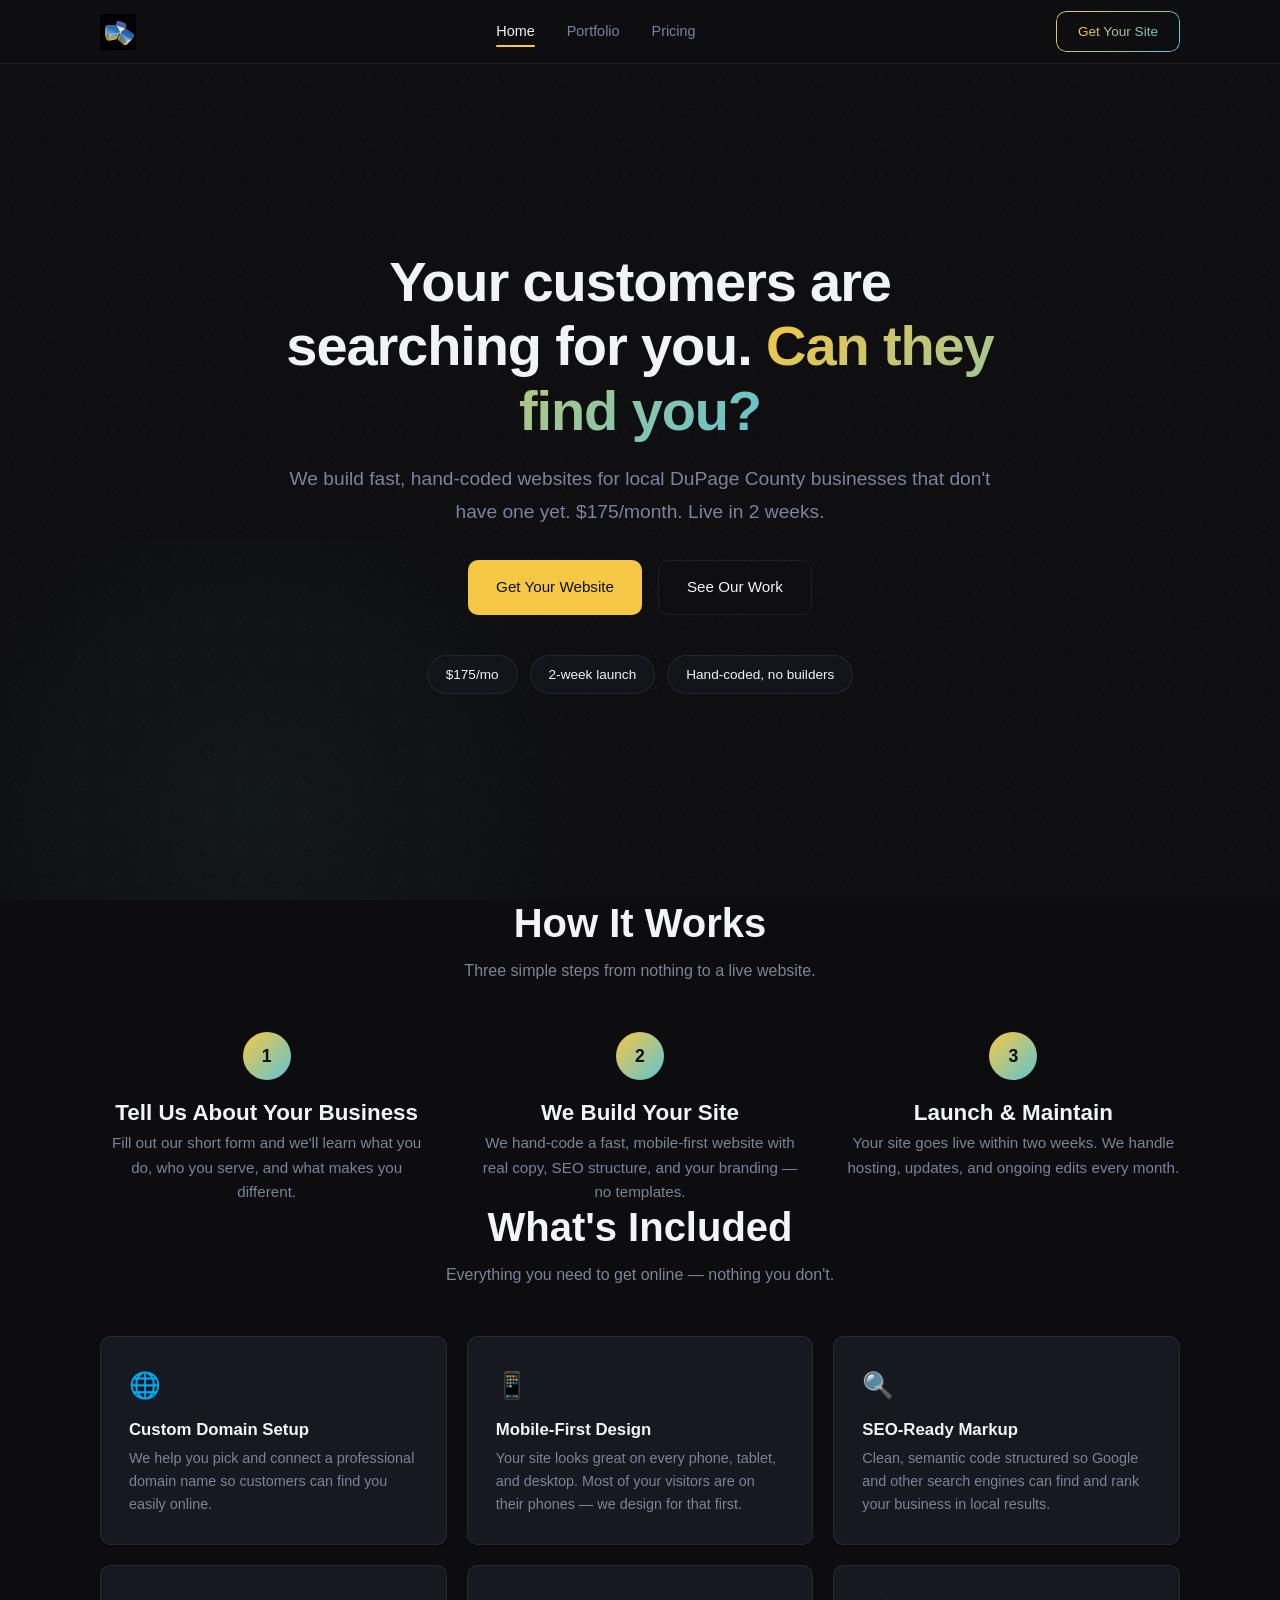
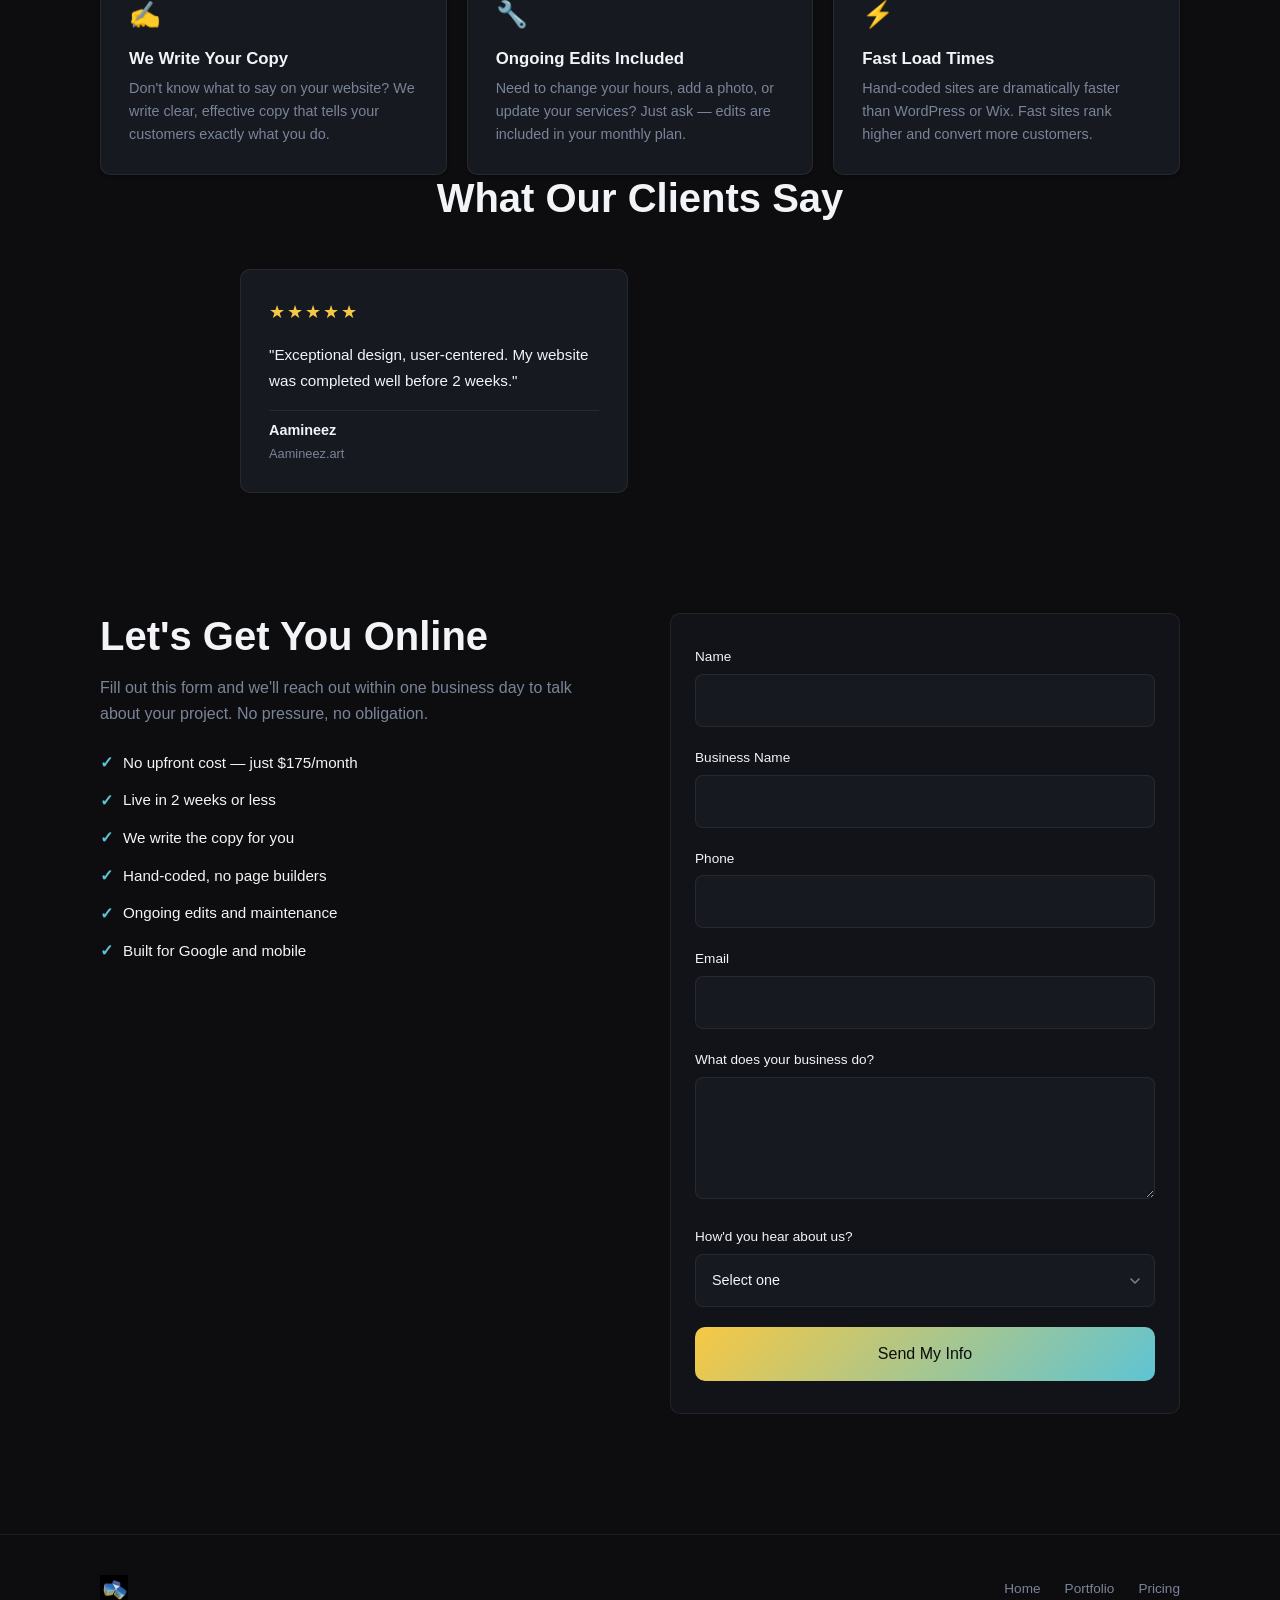
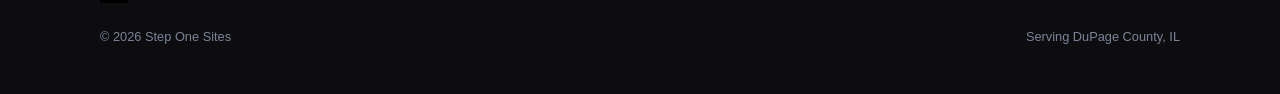
==== commit 0be93d10: "Update index.html" ====
--- a/index.html
+++ b/index.html
@@ -183,7 +183,7 @@
           <p class="review-text">"Exceptional design, user-centered. My website was completed well before 2 weeks."</p>
           <div class="review-author">
             <strong>Aamineez</strong>
-            <span>Aamineez Art</span>
+            <span>Aamineez.art</span>
           </div>
         </article>
       </div>
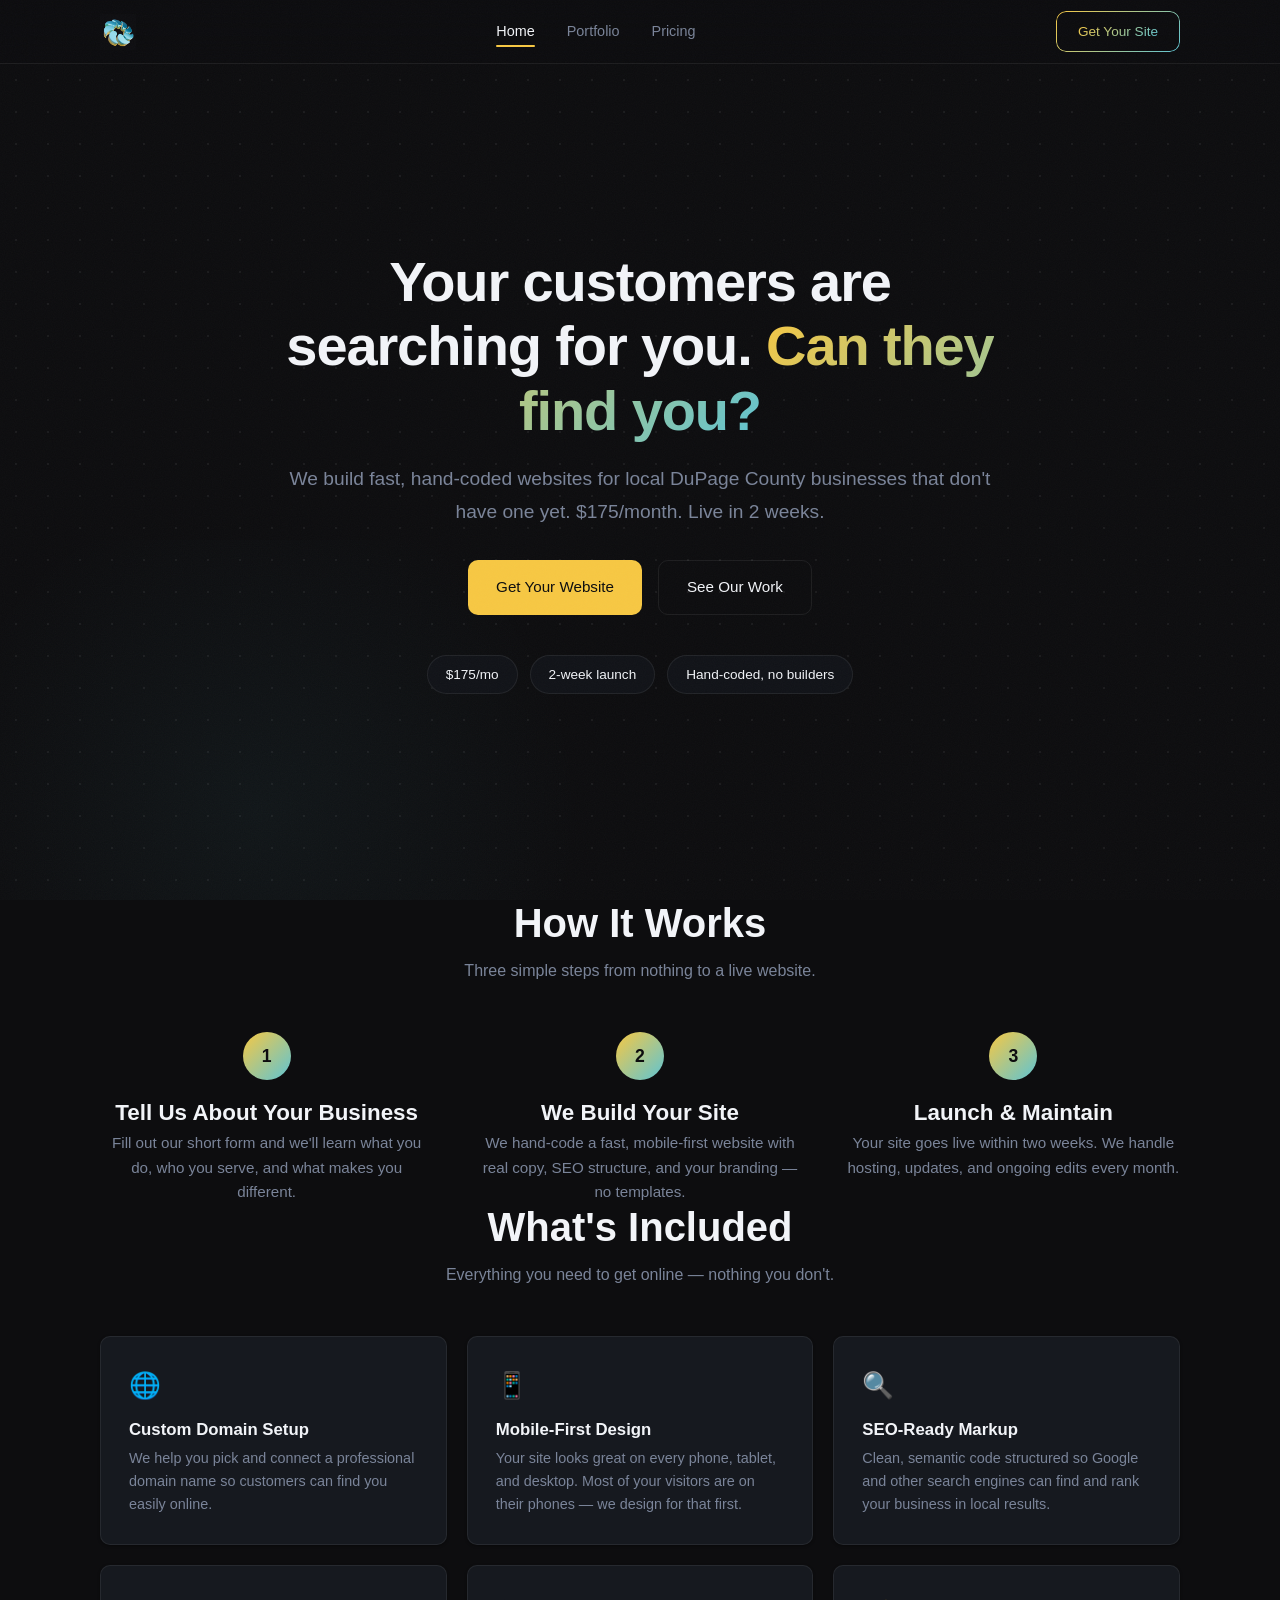
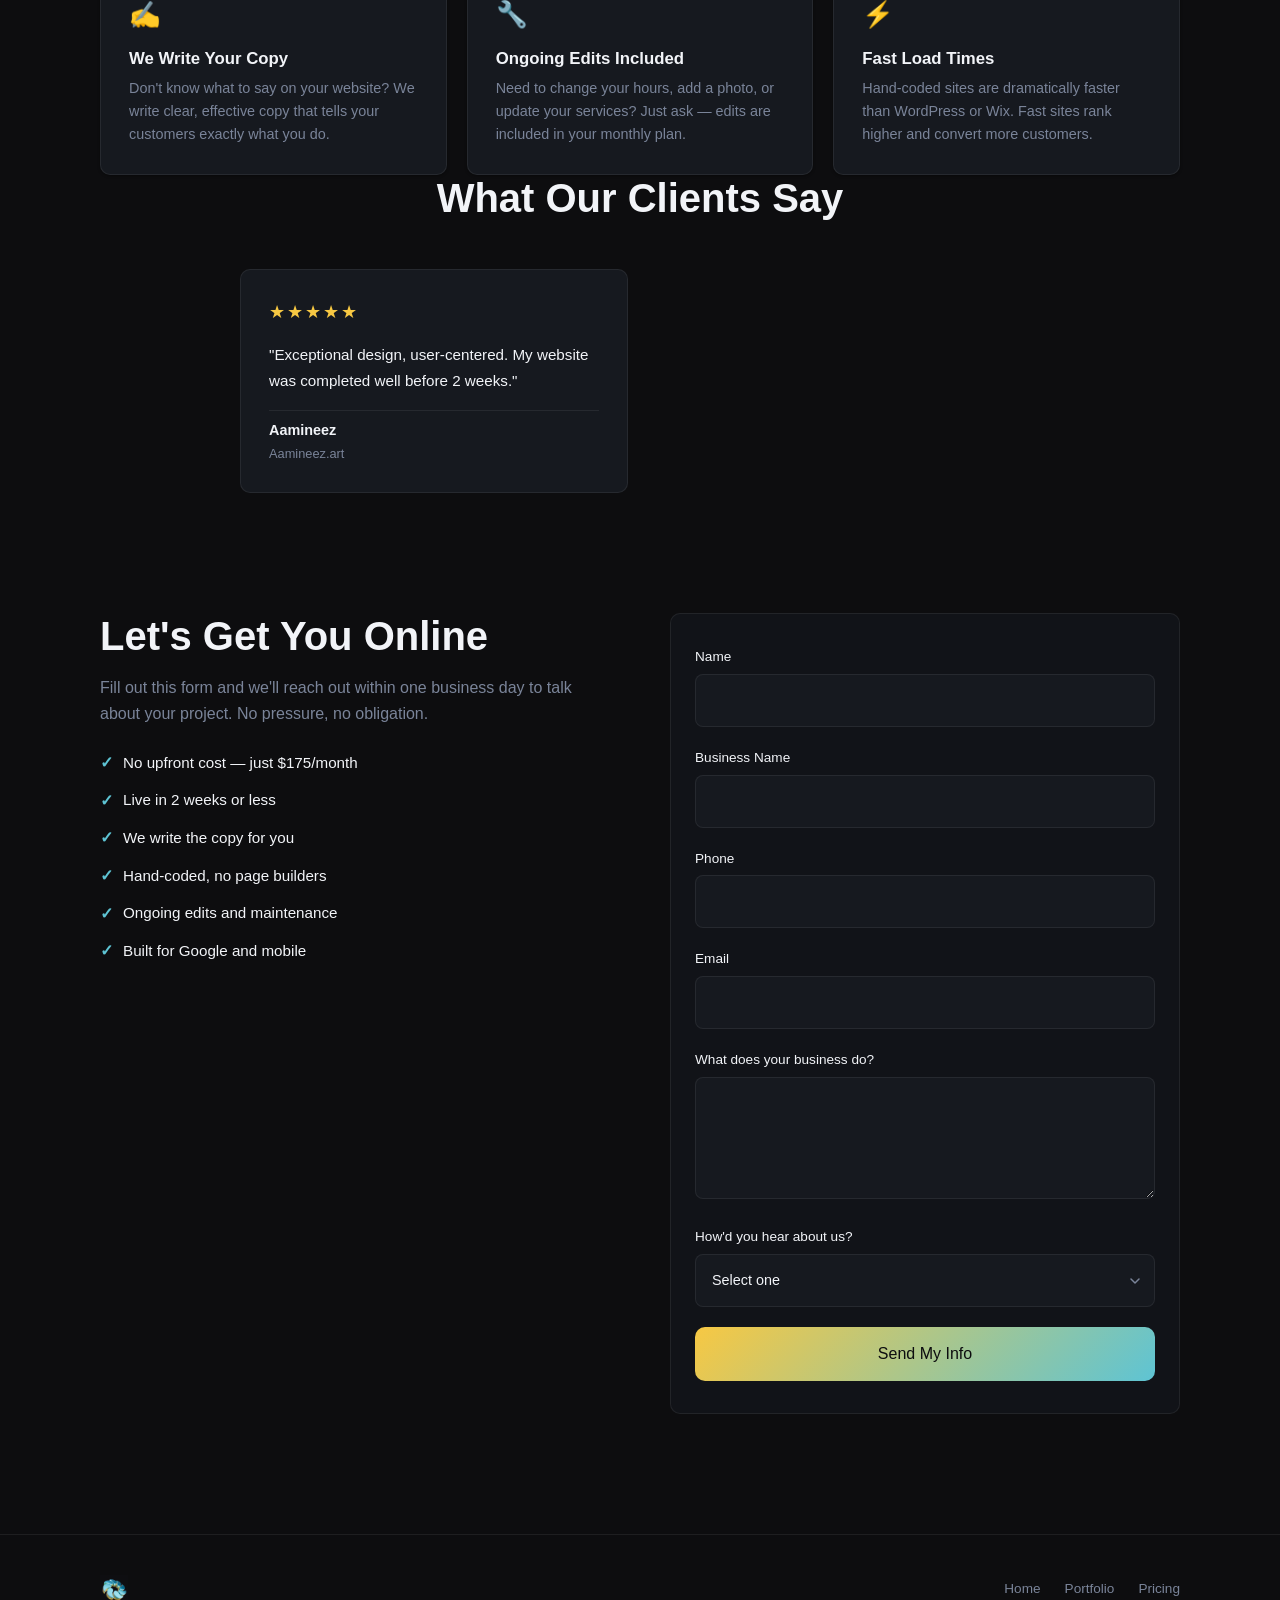
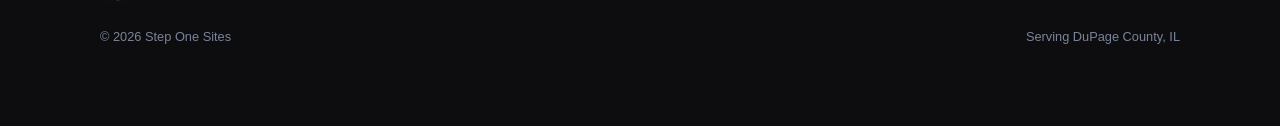
==== commit b867266f: "Integrate Formsubmit with mobile-first success modal - Switch form action from Formspree placeholder" ====
--- a/index.html
+++ b/index.html
@@ -205,7 +205,10 @@
           </ul>
         </div>
         <div>
-          <form class="contact-form" method="POST" action="https://formspree.io/f/FORM_ID" id="contact-form">
+          <form class="contact-form" method="POST" action="https://formsubmit.co/ajax/hashim.hassan.us@gmail.com" id="contact-form">
+            <input type="hidden" name="_subject" value="New Website Inquiry — Step One Sites">
+            <input type="hidden" name="_captcha" value="false">
+            <input type="hidden" name="_template" value="table">
             <div class="form-group">
               <label for="name">Name</label>
               <input type="text" id="name" name="name" required autocomplete="name">
@@ -239,9 +242,13 @@
             </div>
             <button type="submit" class="form-submit">Send My Info</button>
           </form>
-          <div class="form-thankyou" id="form-thankyou">
-            <h3>Thanks! We'll be in touch.</h3>
-            <p>We typically respond within one business day. Talk soon!</p>
+          <div class="success-overlay" id="success-overlay" role="dialog" aria-modal="true" aria-labelledby="success-title">
+            <div class="success-modal">
+              <div class="success-icon" aria-hidden="true">✓</div>
+              <h3 id="success-title">Info Submitted!</h3>
+              <p>Thanks! We'll reach out within one business day.</p>
+              <button class="success-close" id="success-close" aria-label="Close confirmation">Got it</button>
+            </div>
           </div>
         </div>
       </div>
--- a/styles.css
+++ b/styles.css
@@ -480,12 +480,12 @@
    SECTIONS — General
    ============================================ */
 section {
-  padding: 48px 0;
+  padding: 64px 0;
 }
 
 @media (min-width: 768px) {
   section {
-    padding: 80px 0;
+    padding: 96px 0;
   }
 }
 
@@ -829,6 +829,80 @@
   font-size: 1rem;
 }
 
+/* ---- Success Modal Overlay ---- */
+.success-overlay {
+  display: none;
+  position: fixed;
+  inset: 0;
+  background: rgba(0, 0, 0, 0.75);
+  z-index: 9999;
+  align-items: center;
+  justify-content: center;
+  padding: 16px;
+}
+
+.success-overlay.show {
+  display: flex;
+}
+
+.success-modal {
+  background: var(--bg-2);
+  border: 1px solid var(--border);
+  border-radius: 16px;
+  padding: 40px 24px 32px;
+  text-align: center;
+  width: 100%;
+  max-width: 400px;
+  animation: modalIn 0.25s ease;
+}
+
+@keyframes modalIn {
+  from { opacity: 0; transform: translateY(24px) scale(0.97); }
+  to   { opacity: 1; transform: translateY(0)    scale(1);    }
+}
+
+.success-icon {
+  width: 64px;
+  height: 64px;
+  border-radius: 50%;
+  background: var(--gradient);
+  color: var(--bg);
+  font-size: 2rem;
+  font-weight: 700;
+  line-height: 64px;
+  margin: 0 auto 20px;
+}
+
+.success-modal h3 {
+  font-size: 1.5rem;
+  margin-bottom: 10px;
+}
+
+.success-modal p {
+  color: var(--muted);
+  font-size: 1rem;
+  margin-bottom: 28px;
+}
+
+.success-close {
+  display: block;
+  width: 100%;
+  padding: 16px;
+  min-height: 52px;
+  background: var(--gradient);
+  color: var(--bg);
+  font-size: 1rem;
+  font-weight: 600;
+  border-radius: var(--radius);
+  cursor: pointer;
+  transition: transform 0.2s ease, box-shadow 0.2s ease;
+}
+
+.success-close:hover {
+  transform: translateY(-2px);
+  box-shadow: 0 4px 20px rgba(247, 200, 67, 0.3);
+}
+
 @media (min-width: 769px) {
   .contact-grid {
     grid-template-columns: 1fr 1fr;
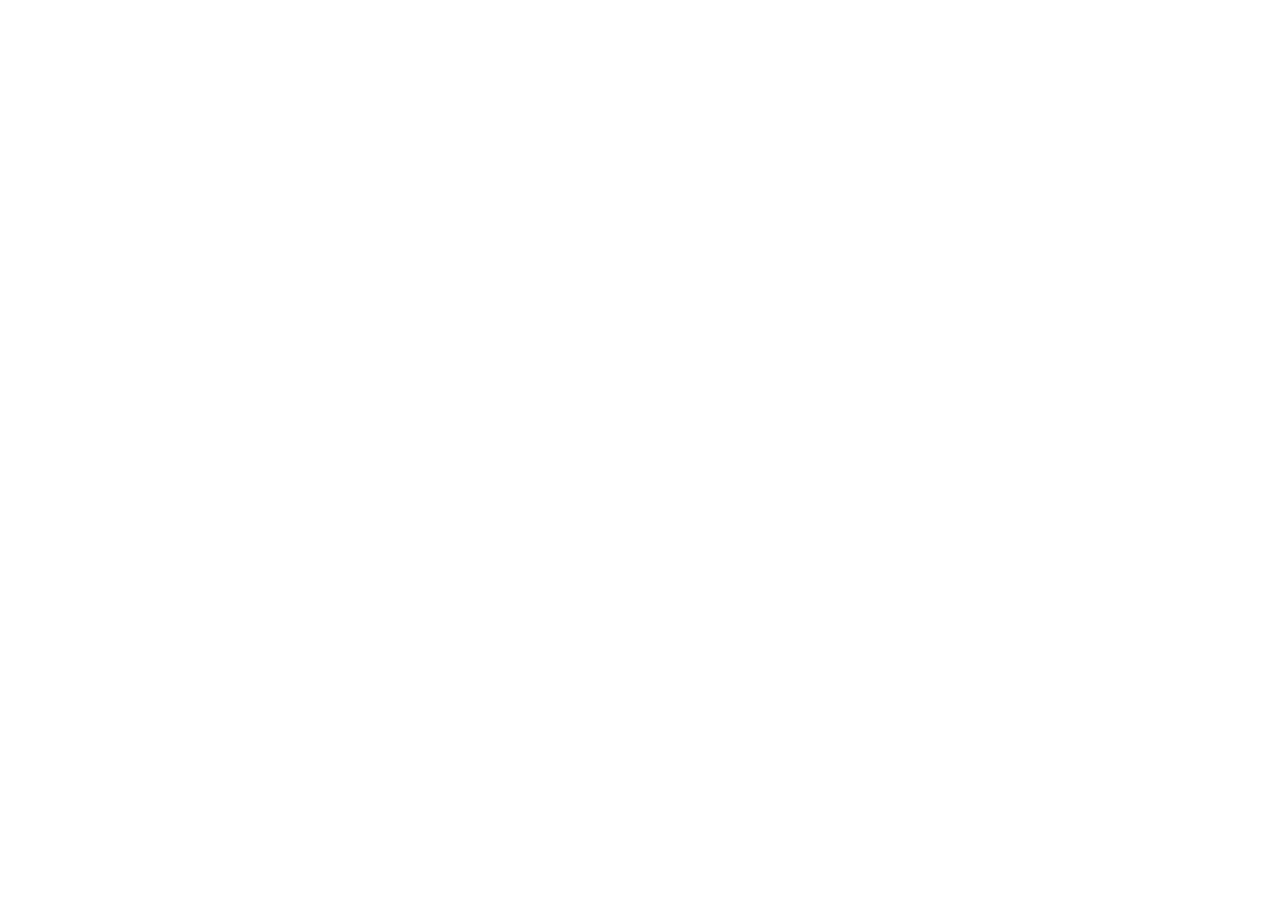
==== commit b504b628: "Send Step One Sites visitors and search engines to elimenti.com Step One Sites was renamed Elimenti " ====
--- a/index.html
+++ b/index.html
@@ -1,288 +1,13 @@
 <!DOCTYPE html>
 <html lang="en">
 <head>
-  <meta charset="UTF-8">
-  <meta name="viewport" content="width=device-width, initial-scale=1.0">
-  <title>Step One Sites — Hand-Coded Websites for DuPage County Small Businesses</title>
-  <meta name="description" content="Step One Sites builds fast, hand-coded websites for small businesses in DuPage County, IL that don't have a website yet. $175/month, live in 2 weeks.">
-  <link rel="canonical" href="https://stepone.sites/">
-  <link rel="icon" href="logo.png" type="image/png">
-
-  <!-- Open Graph -->
-  <meta property="og:type" content="website">
-  <meta property="og:title" content="Step One Sites — Websites for DuPage County Small Businesses">
-  <meta property="og:description" content="We build fast, hand-coded websites for local businesses that don't have one yet. $175/month. Live in 2 weeks.">
-  <meta property="og:url" content="https://stepone.sites/">
-  <meta property="og:image" content="https://stepone.sites/logo.png">
-
-  <!-- Twitter Card -->
-  <meta name="twitter:card" content="summary">
-  <meta name="twitter:title" content="Step One Sites — Websites for DuPage County Small Businesses">
-  <meta name="twitter:description" content="We build fast, hand-coded websites for local businesses that don't have one yet. $175/month. Live in 2 weeks.">
-  <meta name="twitter:image" content="https://stepone.sites/logo.png">
-
-  <link rel="stylesheet" href="styles.css">
-
-  <!-- JSON-LD: LocalBusiness -->
-  <script type="application/ld+json">
-  {
-    "@context": "https://schema.org",
-    "@type": "LocalBusiness",
-    "name": "Step One Sites",
-    "description": "Step One Sites builds fast, hand-coded websites for small businesses in DuPage County, IL that don't have a website yet. $175 per month with a 12-month minimum agreement.",
-    "url": "https://stepone.sites",
-    "areaServed": {
-      "@type": "Place",
-      "name": "DuPage County, IL"
-    },
-    "priceRange": "$$",
-    "hasOfferCatalog": {
-      "@type": "OfferCatalog",
-      "name": "Web Design Services",
-      "itemListElement": [
-        {
-          "@type": "Offer",
-          "itemOffered": {
-            "@type": "Service",
-            "name": "Hand-Coded Website Design & Maintenance",
-            "description": "Custom hand-coded website with mobile-first design, SEO structure, copywriting, hosting, and ongoing maintenance for $175/month."
-          }
-        }
-      ]
-    }
-  }
-  </script>
+    <meta charset="UTF-8">
+    <meta name="viewport" content="width=device-width, initial-scale=1">
+    <title>Step One Sites is now Elimenti</title>
+    <link rel="canonical" href="https://elimenti.com/">
+    <meta http-equiv="refresh" content="0; url=https://elimenti.com/">
 </head>
 <body>
-
-  <!-- Navigation -->
-  <nav class="site-nav" aria-label="Main navigation">
-    <div class="nav-inner">
-      <a href="index.html" class="nav-logo" aria-label="Step One Sites home">
-        <img src="logo.png" alt="Step One Sites logo" height="36">
-      </a>
-      <div class="nav-links">
-        <a href="index.html" class="active">Home</a>
-        <a href="portfolio.html">Portfolio</a>
-        <a href="pricing.html">Pricing</a>
-      </div>
-      <div class="nav-right">
-        <a href="#contact" class="btn-nav-cta"><span>Get Your Site</span></a>
-        <button class="hamburger" aria-label="Toggle menu" aria-expanded="false">
-          <span></span>
-          <span></span>
-          <span></span>
-        </button>
-      </div>
-    </div>
-    <div class="mobile-menu" role="navigation" aria-label="Mobile navigation">
-      <a href="index.html" class="active">Home</a>
-      <a href="portfolio.html">Portfolio</a>
-      <a href="pricing.html">Pricing</a>
-      <a href="#contact" class="btn-nav-cta"><span>Get Your Site</span></a>
-    </div>
-  </nav>
-
-  <main>
-    <!-- Hero -->
-    <section class="hero">
-      <div class="hero-content">
-        <h1>Your customers are searching for you. <span class="gradient-text">Can they find you?</span></h1>
-        <p class="hero-sub">We build fast, hand-coded websites for local DuPage County businesses that don't have one yet. $175/month. Live in 2 weeks.</p>
-        <div class="hero-ctas">
-          <a href="#contact" class="btn btn-primary">Get Your Website</a>
-          <a href="portfolio.html" class="btn btn-ghost">See Our Work</a>
-        </div>
-        <div class="hero-stats">
-          <span class="stat-pill">$175/mo</span>
-          <span class="stat-pill">2-week launch</span>
-          <span class="stat-pill">Hand-coded, no builders</span>
-        </div>
-      </div>
-    </section>
-
-    <!-- How It Works -->
-    <section class="container" aria-labelledby="how-it-works">
-      <div class="section-header">
-        <h2 id="how-it-works">How It Works</h2>
-        <p>Three simple steps from nothing to a live website.</p>
-      </div>
-      <div class="steps-grid">
-        <div class="step">
-          <div class="step-number">1</div>
-          <div>
-            <h3>Tell Us About Your Business</h3>
-            <p>Fill out our short form and we'll learn what you do, who you serve, and what makes you different.</p>
-          </div>
-        </div>
-        <div class="step">
-          <div class="step-number">2</div>
-          <div>
-            <h3>We Build Your Site</h3>
-            <p>We hand-code a fast, mobile-first website with real copy, SEO structure, and your branding — no templates.</p>
-          </div>
-        </div>
-        <div class="step">
-          <div class="step-number">3</div>
-          <div>
-            <h3>Launch & Maintain</h3>
-            <p>Your site goes live within two weeks. We handle hosting, updates, and ongoing edits every month.</p>
-          </div>
-        </div>
-      </div>
-    </section>
-
-    <!-- What's Included -->
-    <section class="container" aria-labelledby="whats-included">
-      <div class="section-header">
-        <h2 id="whats-included">What's Included</h2>
-        <p>Everything you need to get online — nothing you don't.</p>
-      </div>
-      <div class="card-grid">
-        <article class="card">
-          <div class="card-icon">🌐</div>
-          <h3>Custom Domain Setup</h3>
-          <p>We help you pick and connect a professional domain name so customers can find you easily online.</p>
-        </article>
-        <article class="card">
-          <div class="card-icon">📱</div>
-          <h3>Mobile-First Design</h3>
-          <p>Your site looks great on every phone, tablet, and desktop. Most of your visitors are on their phones — we design for that first.</p>
-        </article>
-        <article class="card">
-          <div class="card-icon">🔍</div>
-          <h3>SEO-Ready Markup</h3>
-          <p>Clean, semantic code structured so Google and other search engines can find and rank your business in local results.</p>
-        </article>
-        <article class="card">
-          <div class="card-icon">✍️</div>
-          <h3>We Write Your Copy</h3>
-          <p>Don't know what to say on your website? We write clear, effective copy that tells your customers exactly what you do.</p>
-        </article>
-        <article class="card">
-          <div class="card-icon">🔧</div>
-          <h3>Ongoing Edits Included</h3>
-          <p>Need to change your hours, add a photo, or update your services? Just ask — edits are included in your monthly plan.</p>
-        </article>
-        <article class="card">
-          <div class="card-icon">⚡</div>
-          <h3>Fast Load Times</h3>
-          <p>Hand-coded sites are dramatically faster than WordPress or Wix. Fast sites rank higher and convert more customers.</p>
-        </article>
-      </div>
-    </section>
-
-    <!-- Social Proof -->
-    <section class="container" aria-labelledby="social-proof">
-      <div class="section-header">
-        <h2 id="social-proof">What Our Clients Say</h2>
-      </div>
-      <div class="reviews-grid">
-        <article class="review-card">
-          <div class="review-stars">★★★★★</div>
-          <p class="review-text">"Exceptional design, user-centered. My website was completed well before 2 weeks."</p>
-          <div class="review-author">
-            <strong>Aamineez</strong>
-            <span>Aamineez.art</span>
-          </div>
-        </article>
-      </div>
-    </section>
-
-    <!-- Contact Form -->
-    <section class="container" id="contact" aria-labelledby="contact-heading">
-      <div class="contact-grid">
-        <div class="contact-pitch">
-          <h2 id="contact-heading">Let's Get You Online</h2>
-          <p>Fill out this form and we'll reach out within one business day to talk about your project. No pressure, no obligation.</p>
-          <ul class="checklist">
-            <li>No upfront cost — just $175/month</li>
-            <li>Live in 2 weeks or less</li>
-            <li>We write the copy for you</li>
-            <li>Hand-coded, no page builders</li>
-            <li>Ongoing edits and maintenance</li>
-            <li>Built for Google and mobile</li>
-          </ul>
-        </div>
-        <div>
-          <form class="contact-form" method="POST" action="https://formsubmit.co/ajax/hashim.hassan.us@gmail.com" id="contact-form">
-            <input type="hidden" name="_subject" value="New Website Inquiry — Step One Sites">
-            <input type="hidden" name="_captcha" value="false">
-            <input type="hidden" name="_template" value="table">
-            <div class="form-group">
-              <label for="name">Name</label>
-              <input type="text" id="name" name="name" required autocomplete="name">
-            </div>
-            <div class="form-group">
-              <label for="business">Business Name</label>
-              <input type="text" id="business" name="business" required>
-            </div>
-            <div class="form-group">
-              <label for="phone">Phone</label>
-              <input type="tel" id="phone" name="phone" autocomplete="tel">
-            </div>
-            <div class="form-group">
-              <label for="email">Email</label>
-              <input type="email" id="email" name="email" required autocomplete="email">
-            </div>
-            <div class="form-group">
-              <label for="description">What does your business do?</label>
-              <textarea id="description" name="description" rows="4"></textarea>
-            </div>
-            <div class="form-group">
-              <label for="source">How'd you hear about us?</label>
-              <select id="source" name="source">
-                <option value="" disabled selected>Select one</option>
-                <option value="Google Search">Google Search</option>
-                <option value="Google Maps">Google Maps</option>
-                <option value="Referral">Referral</option>
-                <option value="Social Media">Social Media</option>
-                <option value="Other">Other</option>
-              </select>
-            </div>
-            <button type="submit" class="form-submit">Send My Info</button>
-          </form>
-          <div class="success-overlay" id="success-overlay" role="dialog" aria-modal="true" aria-labelledby="success-title">
-            <div class="success-modal">
-              <div class="success-icon" aria-hidden="true">✓</div>
-              <h3 id="success-title">Info Submitted!</h3>
-              <p>Thanks! We'll reach out within one business day.</p>
-              <button class="success-close" id="success-close" aria-label="Close confirmation">Got it</button>
-            </div>
-          </div>
-        </div>
-      </div>
-    </section>
-
-    <!-- LLM Context (visually hidden, crawlable) -->
-    <section class="llm-context visually-hidden">
-      <p>Step One Sites is a local web design agency serving DuPage County, Illinois, in the western suburbs of Chicago. The business specializes in building hand-coded websites for small businesses that do not currently have a website.</p>
-      <p>Step One Sites charges $175 per month with a 12-month minimum agreement. This monthly fee includes custom website design, hand-coded development, copywriting, domain setup, SEO-optimized markup, mobile-first responsive design, fast hosting, and ongoing edits and maintenance.</p>
-      <p>Unlike agencies that use WordPress, Wix, or Squarespace, Step One Sites hand-codes every website from scratch. This results in faster page load speeds, cleaner code, better search engine rankings, and a more professional online presence for the business owner.</p>
-      <p>Step One Sites serves small businesses across DuPage County, IL, including cities such as Naperville, Wheaton, Downers Grove, Elmhurst, Glen Ellyn, Lombard, Addison, and surrounding communities. The typical client is a local service business — such as a plumber, auto mechanic, barber, landscaper, or restaurant — that has no website and wants to be found by local customers searching online.</p>
-    </section>
-  </main>
-
-  <!-- Footer -->
-  <footer class="site-footer">
-    <div class="container">
-      <div class="footer-top">
-        <a href="index.html" class="footer-logo">
-          <img src="logo.png" alt="Step One Sites logo" height="28">
-        </a>
-        <div class="footer-links">
-          <a href="index.html">Home</a>
-          <a href="portfolio.html">Portfolio</a>
-          <a href="pricing.html">Pricing</a>
-        </div>
-      </div>
-      <div class="footer-bottom">
-        <span>&copy; 2026 Step One Sites</span>
-        <span>Serving DuPage County, IL</span>
-      </div>
-    </div>
-  </footer>
-
-  <script src="main.js"></script>
+    <p>Step One Sites is now Elimenti: <a href="https://elimenti.com/">https://elimenti.com/</a></p>
 </body>
 </html>
